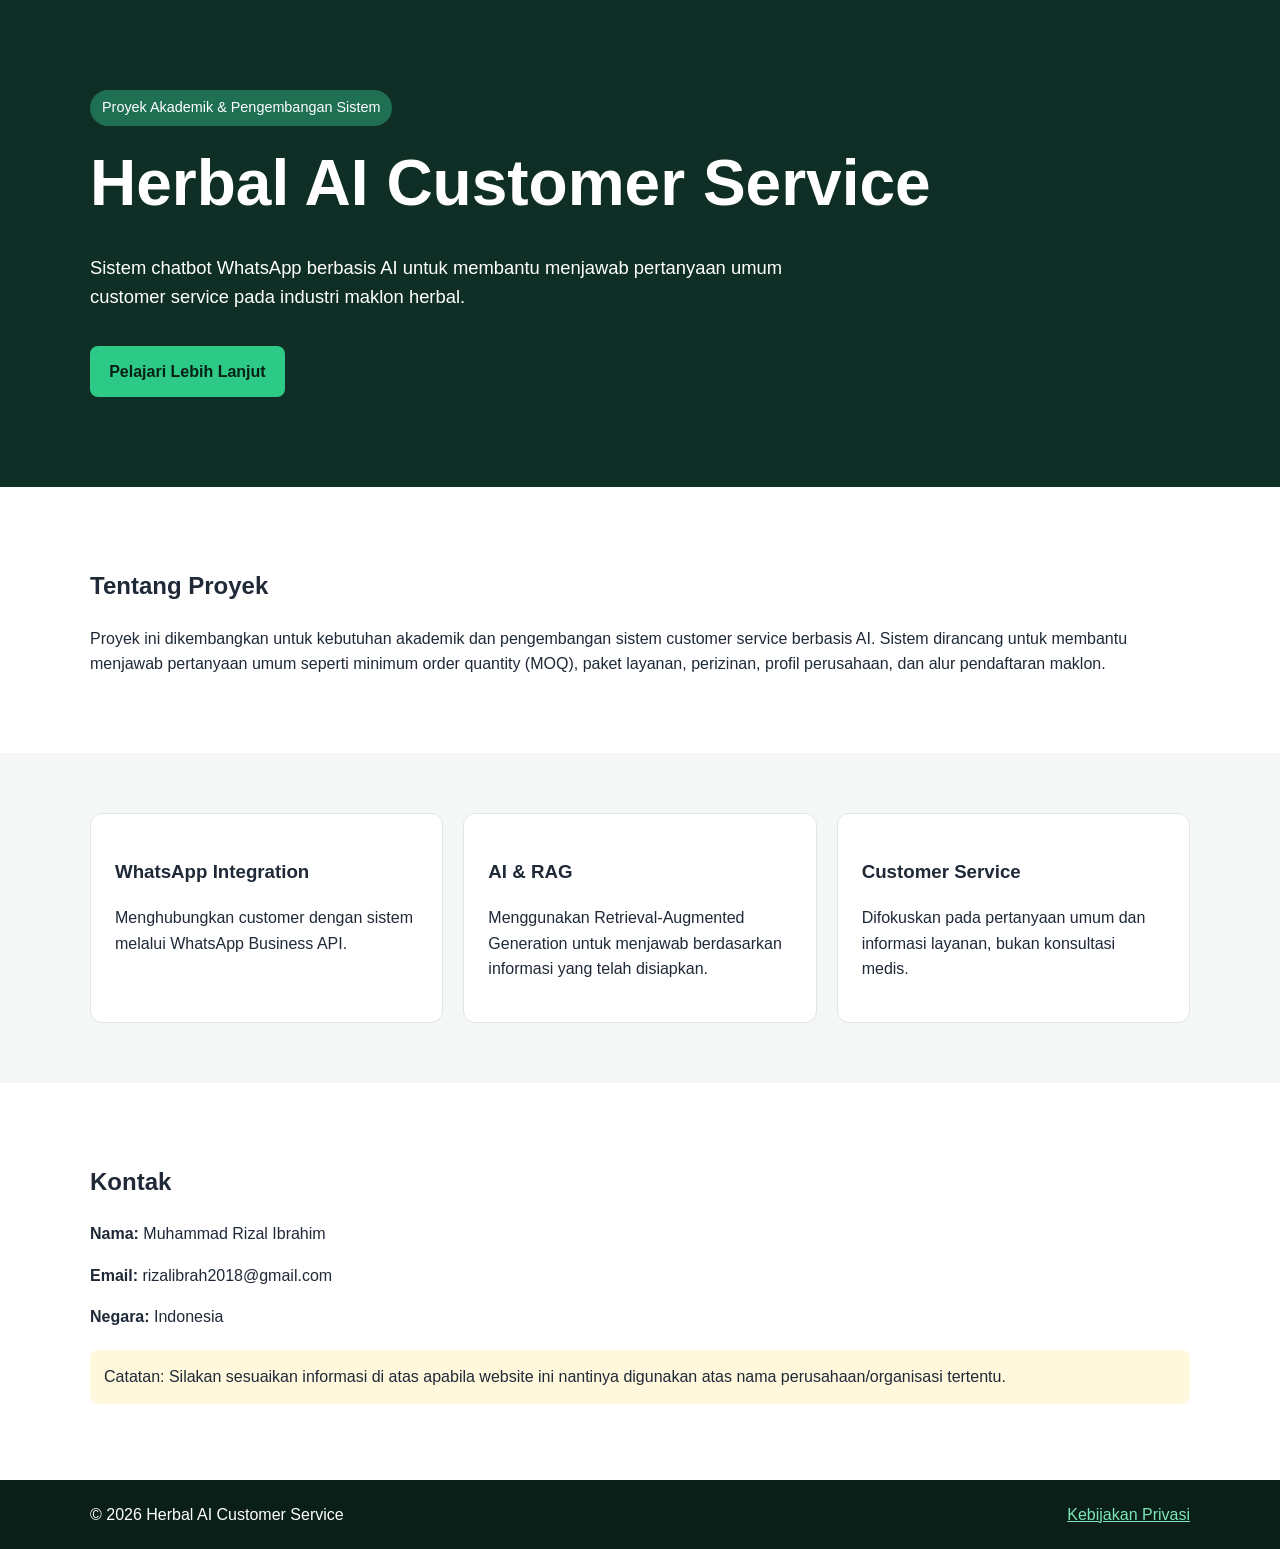
==== index.html @ 87c03ceb "first commit" ====
<!DOCTYPE html>
<html lang="id">
<head>
  <meta charset="UTF-8">
  <meta name="viewport" content="width=device-width, initial-scale=1.0">
  <title>Herbal AI Customer Service</title>
  <meta name="description" content="Landing page proyek chatbot customer service berbasis AI untuk industri maklon herbal.">
  <link rel="stylesheet" href="styles.css">
</head>
<body>
  <header class="hero">
    <div class="container">
      <span class="badge">Proyek Akademik & Pengembangan Sistem</span>
      <h1>Herbal AI Customer Service</h1>
      <p>
        Sistem chatbot WhatsApp berbasis AI untuk membantu menjawab pertanyaan umum
        customer service pada industri maklon herbal.
      </p>
      <a class="btn" href="#tentang">Pelajari Lebih Lanjut</a>
    </div>
  </header>

  <main>
    <section id="tentang" class="section">
      <div class="container">
        <h2>Tentang Proyek</h2>
        <p>
          Proyek ini dikembangkan untuk kebutuhan akademik dan pengembangan sistem
          customer service berbasis AI. Sistem dirancang untuk membantu menjawab
          pertanyaan umum seperti minimum order quantity (MOQ), paket layanan,
          perizinan, profil perusahaan, dan alur pendaftaran maklon.
        </p>
      </div>
    </section>

    <section class="section alt">
      <div class="container grid">
        <div class="card">
          <h3>WhatsApp Integration</h3>
          <p>Menghubungkan customer dengan sistem melalui WhatsApp Business API.</p>
        </div>
        <div class="card">
          <h3>AI & RAG</h3>
          <p>Menggunakan Retrieval-Augmented Generation untuk menjawab berdasarkan informasi yang telah disiapkan.</p>
        </div>
        <div class="card">
          <h3>Customer Service</h3>
          <p>Difokuskan pada pertanyaan umum dan informasi layanan, bukan konsultasi medis.</p>
        </div>
      </div>
    </section>

    <section class="section">
      <div class="container">
        <h2>Kontak</h2>
        <p><strong>Nama:</strong> Muhammad Rizal Ibrahim</p>
        <p><strong>Email:</strong> rizalibrah2018@gmail.com</p>
        <p><strong>Negara:</strong> Indonesia</p>
        <p class="note">
          Catatan: Silakan sesuaikan informasi di atas apabila website ini nantinya
          digunakan atas nama perusahaan/organisasi tertentu.
        </p>
      </div>
    </section>
  </main>

  <footer>
    <div class="container footer-content">
      <span>© 2026 Herbal AI Customer Service</span>
      <a href="privacy.html">Kebijakan Privasi</a>
    </div>
  </footer>
</body>
</html>
---- styles.css ----
*{box-sizing:border-box}body{margin:0;font-family:Arial,Helvetica,sans-serif;line-height:1.6;color:#1f2937;background:#fff}
.container{width:min(1100px,90%);margin:auto}.hero{padding:90px 0;background:#0f2f26;color:#fff}.subhero{padding:50px 0;background:#0f2f26;color:#fff}
.hero h1,.subhero h1{font-size:clamp(2rem,5vw,4rem);margin:.4rem 0}.hero p{max-width:700px;font-size:1.15rem}.badge{display:inline-block;padding:.4rem .75rem;background:#1f6f52;border-radius:999px;font-size:.9rem}
.btn{display:inline-block;margin-top:1rem;padding:.8rem 1.2rem;background:#2cc987;color:#082016;text-decoration:none;font-weight:700;border-radius:8px}
.section{padding:60px 0}.alt{background:#f4f7f5}.grid{display:grid;grid-template-columns:repeat(auto-fit,minmax(230px,1fr));gap:20px}.card{background:white;padding:24px;border:1px solid #dfe7e2;border-radius:12px}
.note{margin-top:20px;padding:14px;background:#fff8dc;border-radius:8px}.policy{max-width:800px}.policy h2{margin-top:2rem}footer{background:#0b1f19;color:#fff;padding:22px 0}.footer-content{display:flex;justify-content:space-between;gap:16px;flex-wrap:wrap}footer a{color:#7ce6b7}
a{color:#146c50}
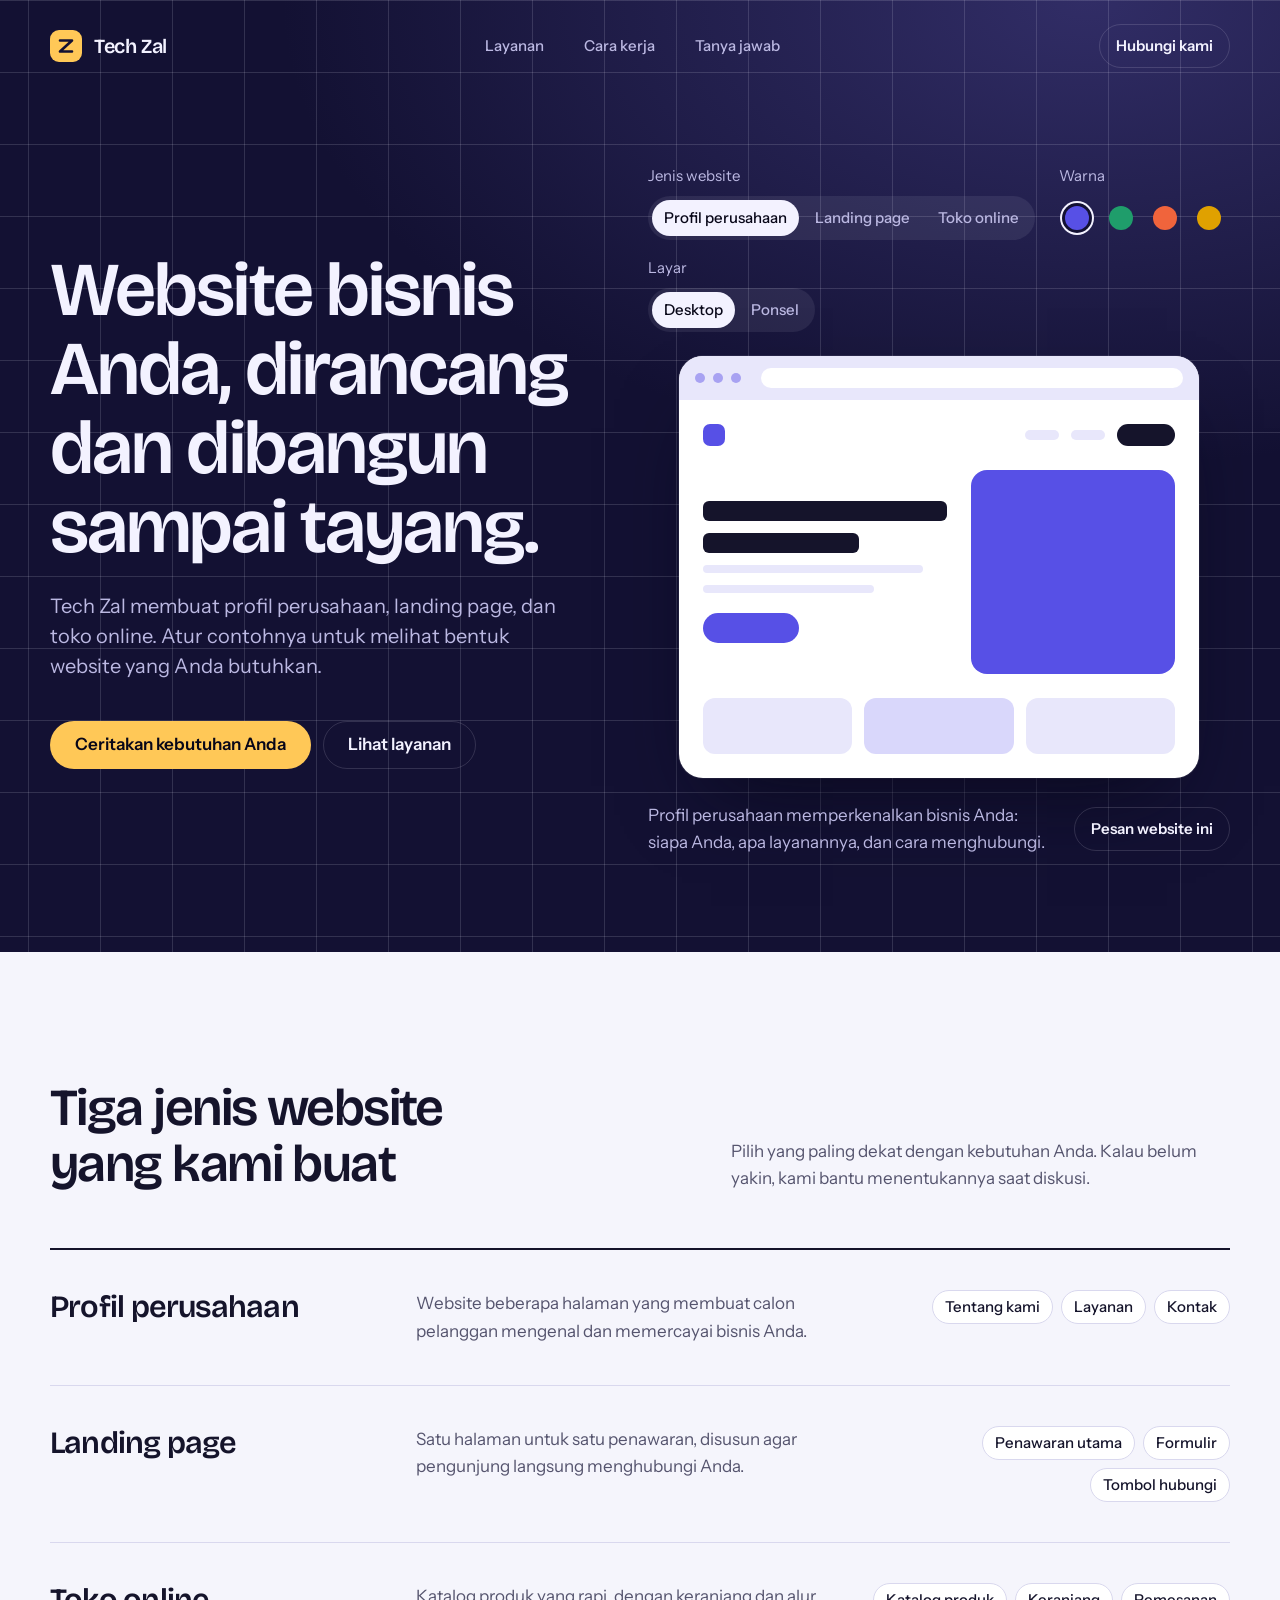
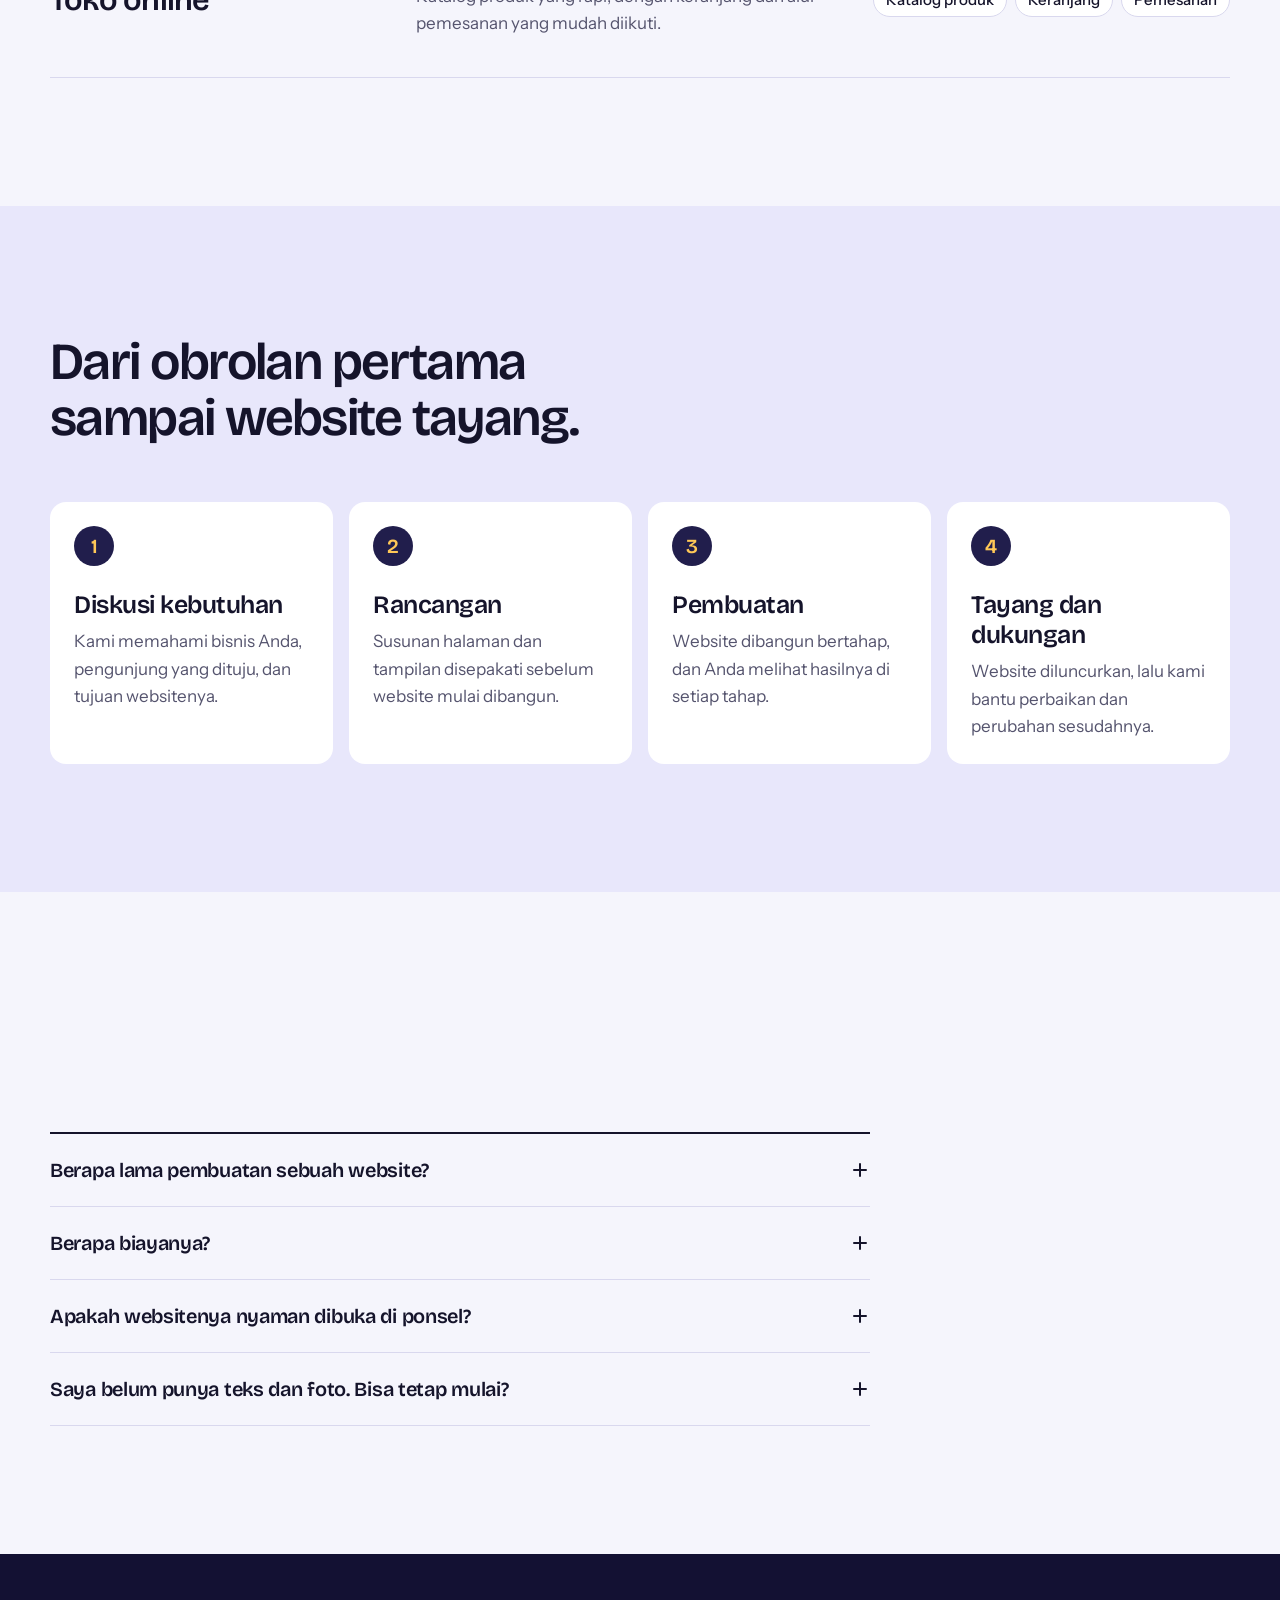
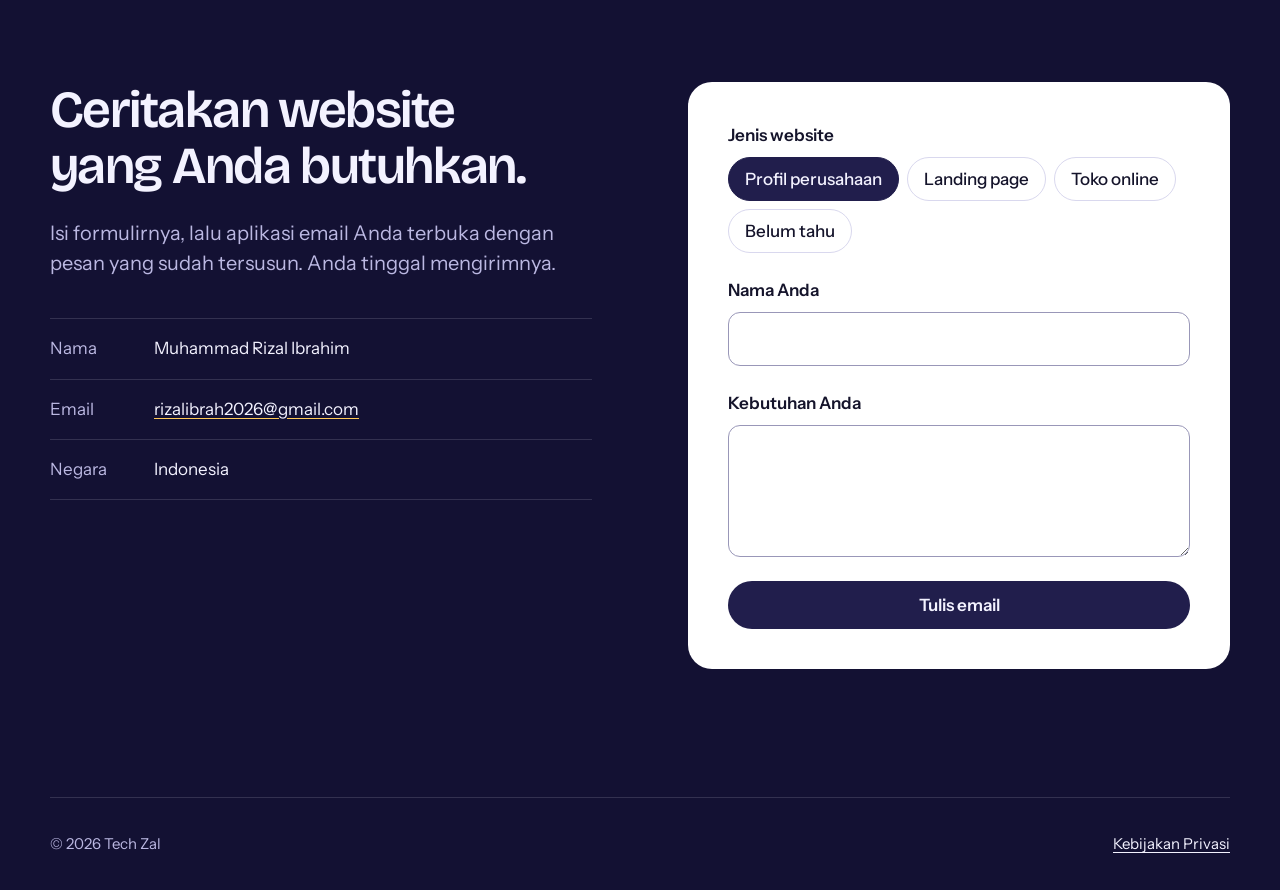
==== commit 498299b3: "Ubah landing page menjadi situs Tech Zal untuk jasa pembuatan website Halaman utama kini memperkenal" ====
--- a/index.html
+++ b/index.html
@@ -3,70 +3,320 @@
 <head>
   <meta charset="UTF-8">
   <meta name="viewport" content="width=device-width, initial-scale=1.0">
-  <title>Herbal AI Customer Service</title>
-  <meta name="description" content="Landing page proyek chatbot customer service berbasis AI untuk industri maklon herbal.">
+  <title>Tech Zal — Jasa pembuatan website</title>
+  <meta name="description" content="Tech Zal membuat website untuk bisnis: profil perusahaan, landing page, dan toko online, dari rancangan sampai tayang.">
+  <meta name="theme-color" content="#131133">
+  <link rel="preconnect" href="https://fonts.googleapis.com">
+  <link rel="preconnect" href="https://fonts.gstatic.com" crossorigin>
+  <link href="https://fonts.googleapis.com/css2?family=Bricolage+Grotesque:opsz,wght@12..96,500..700&family=Instrument+Sans:wght@400;500;600&display=swap" rel="stylesheet">
   <link rel="stylesheet" href="styles.css">
+  <script src="script.js" defer></script>
 </head>
 <body>
-  <header class="hero">
+  <a class="skip-link" href="#konten">Langsung ke konten</a>
+
+  <header class="masthead">
     <div class="container">
-      <span class="badge">Proyek Akademik & Pengembangan Sistem</span>
-      <h1>Herbal AI Customer Service</h1>
-      <p>
-        Sistem chatbot WhatsApp berbasis AI untuk membantu menjawab pertanyaan umum
-        customer service pada industri maklon herbal.
-      </p>
-      <a class="btn" href="#tentang">Pelajari Lebih Lanjut</a>
+      <nav class="nav" aria-label="Navigasi utama">
+        <a class="brand" href="index.html" aria-label="Tech Zal, beranda">
+          <svg width="32" height="32" viewBox="0 0 32 32" aria-hidden="true">
+            <rect width="32" height="32" rx="9" fill="#ffc857"/>
+            <path d="M10 10.500h12L10 21.500h12" fill="none" stroke="#131133" stroke-width="2.6" stroke-linecap="round" stroke-linejoin="round"/>
+          </svg>
+          <span>Tech Zal</span>
+        </a>
+        <div class="nav-links">
+          <a href="#layanan">Layanan</a>
+          <a href="#cara-kerja">Cara kerja</a>
+          <a href="#tanya-jawab">Tanya jawab</a>
+        </div>
+        <a class="button button-ghost button-compact" href="#kontak">Hubungi kami</a>
+      </nav>
+
+      <div class="hero">
+        <div class="hero-copy">
+          <h1 class="display">Website bisnis Anda, dirancang dan dibangun sampai tayang.</h1>
+          <p class="lede">
+            Tech Zal membuat profil perusahaan, landing page, dan toko online.
+            Atur contohnya untuk melihat bentuk website yang Anda butuhkan.
+          </p>
+          <div class="hero-actions">
+            <a class="button button-gold" href="#kontak">Ceritakan kebutuhan Anda</a>
+            <a class="button button-ghost" href="#layanan">Lihat layanan</a>
+          </div>
+        </div>
+
+        <div class="demo" data-demo>
+          <div class="controls">
+            <fieldset class="control">
+              <legend>Jenis website</legend>
+              <div class="segmented">
+                <label><input type="radio" name="demo-jenis" id="jenis-profil" value="Profil perusahaan" checked><span>Profil perusahaan</span></label>
+                <label><input type="radio" name="demo-jenis" id="jenis-landing" value="Landing page"><span>Landing page</span></label>
+                <label><input type="radio" name="demo-jenis" id="jenis-toko" value="Toko online"><span>Toko online</span></label>
+              </div>
+            </fieldset>
+            <fieldset class="control">
+              <legend>Warna</legend>
+              <div class="swatches">
+                <label><input type="radio" name="demo-warna" id="warna-indigo" aria-label="Indigo" checked><span style="--swatch:#5750e6"></span></label>
+                <label><input type="radio" name="demo-warna" id="warna-hijau" aria-label="Hijau"><span style="--swatch:#1f9d6b"></span></label>
+                <label><input type="radio" name="demo-warna" id="warna-koral" aria-label="Koral"><span style="--swatch:#f0643c"></span></label>
+                <label><input type="radio" name="demo-warna" id="warna-emas" aria-label="Emas"><span style="--swatch:#e0a100"></span></label>
+              </div>
+            </fieldset>
+            <fieldset class="control">
+              <legend>Layar</legend>
+              <div class="segmented">
+                <label><input type="radio" name="demo-layar" id="layar-desktop" checked><span>Desktop</span></label>
+                <label><input type="radio" name="demo-layar" id="layar-ponsel"><span>Ponsel</span></label>
+              </div>
+            </fieldset>
+          </div>
+
+          <div class="stage">
+            <div class="window" role="img" aria-label="Pratinjau tata letak contoh website">
+              <div class="window-bar">
+                <span class="window-dot"></span>
+                <span class="window-dot"></span>
+                <span class="window-dot"></span>
+                <span class="window-address"></span>
+              </div>
+              <div class="window-body">
+                <div class="mock mock-profil">
+                  <div class="mock-row">
+                    <span class="piece piece-logo" style="--i:0"></span>
+                    <span class="piece piece-link piece-push" style="--i:1"></span>
+                    <span class="piece piece-link" style="--i:1"></span>
+                    <span class="piece piece-chip" style="--i:2"></span>
+                  </div>
+                  <div class="mock-main">
+                    <div class="mock-stack">
+                      <span class="piece piece-head" style="--i:3"></span>
+                      <span class="piece piece-head piece-head-short" style="--i:4"></span>
+                      <span class="piece piece-text" style="--i:5"></span>
+                      <span class="piece piece-text piece-text-short" style="--i:5"></span>
+                      <span class="piece piece-cta" style="--i:7"></span>
+                    </div>
+                    <span class="piece piece-art" style="--i:6"></span>
+                  </div>
+                  <div class="mock-tiles">
+                    <span class="piece piece-tile" style="--i:8"></span>
+                    <span class="piece piece-tile piece-soft" style="--i:9"></span>
+                    <span class="piece piece-tile" style="--i:10"></span>
+                  </div>
+                </div>
+
+                <div class="mock mock-landing">
+                  <div class="mock-row">
+                    <span class="piece piece-logo" style="--i:0"></span>
+                    <span class="piece piece-chip piece-push" style="--i:1"></span>
+                  </div>
+                  <div class="mock-center">
+                    <span class="piece piece-head" style="--i:2; width:82%"></span>
+                    <span class="piece piece-head" style="--i:3; width:54%"></span>
+                    <span class="piece piece-text" style="--i:4; width:62%"></span>
+                    <span class="piece piece-cta" style="--i:5; width:128px; height:36px"></span>
+                  </div>
+                  <span class="piece piece-band" style="--i:6"></span>
+                  <div class="mock-tiles">
+                    <span class="piece piece-tile" style="--i:7"></span>
+                    <span class="piece piece-tile" style="--i:8"></span>
+                    <span class="piece piece-tile" style="--i:9"></span>
+                  </div>
+                </div>
+
+                <div class="mock mock-toko">
+                  <div class="mock-row">
+                    <span class="piece piece-logo" style="--i:0"></span>
+                    <span class="piece piece-link piece-push" style="--i:1"></span>
+                    <span class="piece piece-link" style="--i:1"></span>
+                    <span class="piece piece-chip" style="--i:2"></span>
+                  </div>
+                  <div class="mock-tiles">
+                    <span class="mock-product"><span class="piece piece-photo" style="--i:3"></span><span class="piece piece-text" style="--i:4"></span><span class="piece piece-price" style="--i:4"></span></span>
+                    <span class="mock-product"><span class="piece piece-photo" style="--i:4"></span><span class="piece piece-text" style="--i:5"></span><span class="piece piece-price" style="--i:5"></span></span>
+                    <span class="mock-product"><span class="piece piece-photo" style="--i:5"></span><span class="piece piece-text" style="--i:6"></span><span class="piece piece-price" style="--i:6"></span></span>
+                    <span class="mock-product"><span class="piece piece-photo" style="--i:6"></span><span class="piece piece-text" style="--i:7"></span><span class="piece piece-price" style="--i:7"></span></span>
+                    <span class="mock-product"><span class="piece piece-photo" style="--i:7"></span><span class="piece piece-text" style="--i:8"></span><span class="piece piece-price" style="--i:8"></span></span>
+                    <span class="mock-product"><span class="piece piece-photo" style="--i:8"></span><span class="piece piece-text" style="--i:9"></span><span class="piece piece-price" style="--i:9"></span></span>
+                  </div>
+                </div>
+              </div>
+            </div>
+          </div>
+
+          <div class="demo-foot">
+            <p class="demo-note demo-note-profil">Profil perusahaan memperkenalkan bisnis Anda: siapa Anda, apa layanannya, dan cara menghubungi.</p>
+            <p class="demo-note demo-note-landing">Landing page adalah satu halaman dengan satu tujuan: pengunjung menghubungi Anda atau mengisi formulir.</p>
+            <p class="demo-note demo-note-toko">Toko online menampilkan katalog produk, lengkap dengan keranjang dan alur pemesanan.</p>
+            <a class="button button-ghost button-compact" href="#kontak" data-carry>Pesan website ini</a>
+          </div>
+        </div>
+      </div>
     </div>
   </header>
 
-  <main>
-    <section id="tentang" class="section">
+  <main id="konten">
+    <section id="layanan" class="band" aria-labelledby="judul-layanan">
       <div class="container">
-        <h2>Tentang Proyek</h2>
-        <p>
-          Proyek ini dikembangkan untuk kebutuhan akademik dan pengembangan sistem
-          customer service berbasis AI. Sistem dirancang untuk membantu menjawab
-          pertanyaan umum seperti minimum order quantity (MOQ), paket layanan,
-          perizinan, profil perusahaan, dan alur pendaftaran maklon.
-        </p>
+        <div class="band-head">
+          <h2 id="judul-layanan" class="title">Tiga jenis website yang kami buat</h2>
+          <p class="prose">
+            Pilih yang paling dekat dengan kebutuhan Anda. Kalau belum yakin,
+            kami bantu menentukannya saat diskusi.
+          </p>
+        </div>
+        <ul class="services">
+          <li class="service">
+            <h3>Profil perusahaan</h3>
+            <p>Website beberapa halaman yang membuat calon pelanggan mengenal dan memercayai bisnis Anda.</p>
+            <ul class="tags" aria-label="Isi profil perusahaan">
+              <li>Tentang kami</li>
+              <li>Layanan</li>
+              <li>Kontak</li>
+            </ul>
+          </li>
+          <li class="service">
+            <h3>Landing page</h3>
+            <p>Satu halaman untuk satu penawaran, disusun agar pengunjung langsung menghubungi Anda.</p>
+            <ul class="tags" aria-label="Isi landing page">
+              <li>Penawaran utama</li>
+              <li>Formulir</li>
+              <li>Tombol hubungi</li>
+            </ul>
+          </li>
+          <li class="service">
+            <h3>Toko online</h3>
+            <p>Katalog produk yang rapi, dengan keranjang dan alur pemesanan yang mudah diikuti.</p>
+            <ul class="tags" aria-label="Isi toko online">
+              <li>Katalog produk</li>
+              <li>Keranjang</li>
+              <li>Pemesanan</li>
+            </ul>
+          </li>
+        </ul>
       </div>
     </section>
 
-    <section class="section alt">
-      <div class="container grid">
-        <div class="card">
-          <h3>WhatsApp Integration</h3>
-          <p>Menghubungkan customer dengan sistem melalui WhatsApp Business API.</p>
-        </div>
-        <div class="card">
-          <h3>AI & RAG</h3>
-          <p>Menggunakan Retrieval-Augmented Generation untuk menjawab berdasarkan informasi yang telah disiapkan.</p>
-        </div>
-        <div class="card">
-          <h3>Customer Service</h3>
-          <p>Difokuskan pada pertanyaan umum dan informasi layanan, bukan konsultasi medis.</p>
-        </div>
+    <section id="cara-kerja" class="band band-tint" aria-labelledby="judul-cara-kerja">
+      <div class="container">
+        <div class="band-head">
+          <h2 id="judul-cara-kerja" class="title">Dari obrolan pertama sampai website tayang.</h2>
+        </div>
+        <ol class="steps">
+          <li class="step">
+            <h3>Diskusi kebutuhan</h3>
+            <p>Kami memahami bisnis Anda, pengunjung yang dituju, dan tujuan websitenya.</p>
+          </li>
+          <li class="step">
+            <h3>Rancangan</h3>
+            <p>Susunan halaman dan tampilan disepakati sebelum website mulai dibangun.</p>
+          </li>
+          <li class="step">
+            <h3>Pembuatan</h3>
+            <p>Website dibangun bertahap, dan Anda melihat hasilnya di setiap tahap.</p>
+          </li>
+          <li class="step">
+            <h3>Tayang dan dukungan</h3>
+            <p>Website diluncurkan, lalu kami bantu perbaikan dan perubahan sesudahnya.</p>
+          </li>
+        </ol>
       </div>
     </section>
 
-    <section class="section">
+    <section id="tanya-jawab" class="band" aria-labelledby="judul-tanya-jawab">
       <div class="container">
-        <h2>Kontak</h2>
-        <p><strong>Nama:</strong> Muhammad Rizal Ibrahim</p>
-        <p><strong>Email:</strong> rizalibrah2018@gmail.com</p>
-        <p><strong>Negara:</strong> Indonesia</p>
-        <p class="note">
-          Catatan: Silakan sesuaikan informasi di atas apabila website ini nantinya
-          digunakan atas nama perusahaan/organisasi tertentu.
-        </p>
+        <div class="band-head">
+          <h2 id="judul-tanya-jawab" class="title">Yang sering ditanyakan</h2>
+        </div>
+        <div class="faq">
+          <details>
+            <summary>
+              Berapa lama pembuatan sebuah website?
+              <svg width="20" height="20" viewBox="0 0 20 20" fill="none" stroke="currentColor" stroke-width="2" stroke-linecap="round" aria-hidden="true"><path d="M10 4v12M4 10h12"/></svg>
+            </summary>
+            <p>Tergantung jenis dan jumlah halamannya. Setelah diskusi kebutuhan, kami beri perkiraan waktu sebelum pekerjaan dimulai.</p>
+          </details>
+          <details>
+            <summary>
+              Berapa biayanya?
+              <svg width="20" height="20" viewBox="0 0 20 20" fill="none" stroke="currentColor" stroke-width="2" stroke-linecap="round" aria-hidden="true"><path d="M10 4v12M4 10h12"/></svg>
+            </summary>
+            <p>Biaya mengikuti lingkup pekerjaan. Ceritakan kebutuhan Anda lewat formulir di bawah, lalu kami kirim penawarannya.</p>
+          </details>
+          <details>
+            <summary>
+              Apakah websitenya nyaman dibuka di ponsel?
+              <svg width="20" height="20" viewBox="0 0 20 20" fill="none" stroke="currentColor" stroke-width="2" stroke-linecap="round" aria-hidden="true"><path d="M10 4v12M4 10h12"/></svg>
+            </summary>
+            <p>Ya. Setiap website kami rancang untuk layar ponsel lebih dulu, lalu disesuaikan untuk layar besar.</p>
+          </details>
+          <details>
+            <summary>
+              Saya belum punya teks dan foto. Bisa tetap mulai?
+              <svg width="20" height="20" viewBox="0 0 20 20" fill="none" stroke="currentColor" stroke-width="2" stroke-linecap="round" aria-hidden="true"><path d="M10 4v12M4 10h12"/></svg>
+            </summary>
+            <p>Bisa. Kita mulai dari susunan halaman, dan isinya menyusul selama pembuatan.</p>
+          </details>
+        </div>
+      </div>
+    </section>
+
+    <section id="kontak" class="band band-dark" aria-labelledby="judul-kontak">
+      <div class="container contact">
+        <div>
+          <h2 id="judul-kontak" class="title">Ceritakan website yang Anda butuhkan.</h2>
+          <p class="lede">
+            Isi formulirnya, lalu aplikasi email Anda terbuka dengan pesan yang
+            sudah tersusun. Anda tinggal mengirimnya.
+          </p>
+          <dl class="contact-list">
+            <div class="contact-row">
+              <dt>Nama</dt>
+              <dd>Muhammad Rizal Ibrahim</dd>
+            </div>
+            <div class="contact-row">
+              <dt>Email</dt>
+              <dd><a href="mailto:rizalibrah2026@gmail.com">rizalibrah2026@gmail.com</a></dd>
+            </div>
+            <div class="contact-row">
+              <dt>Negara</dt>
+              <dd>Indonesia</dd>
+            </div>
+          </dl>
+        </div>
+
+        <form class="brief" data-brief data-to="rizalibrah2026@gmail.com" action="mailto:rizalibrah2026@gmail.com" method="post" enctype="text/plain" novalidate>
+          <fieldset>
+            <legend>Jenis website</legend>
+            <div class="chips">
+              <label><input type="radio" name="jenis" value="Profil perusahaan" checked><span>Profil perusahaan</span></label>
+              <label><input type="radio" name="jenis" value="Landing page"><span>Landing page</span></label>
+              <label><input type="radio" name="jenis" value="Toko online"><span>Toko online</span></label>
+              <label><input type="radio" name="jenis" value="Belum tahu"><span>Belum tahu</span></label>
+            </div>
+          </fieldset>
+          <div class="field">
+            <label for="brief-nama">Nama Anda</label>
+            <input id="brief-nama" name="nama" type="text" autocomplete="name" required aria-describedby="brief-nama-error" data-empty="Isi nama Anda.">
+            <p class="field-error" id="brief-nama-error"></p>
+          </div>
+          <div class="field">
+            <label for="brief-pesan">Kebutuhan Anda</label>
+            <textarea id="brief-pesan" name="pesan" required aria-describedby="brief-pesan-error" data-empty="Tulis sedikit tentang website yang Anda butuhkan."></textarea>
+            <p class="field-error" id="brief-pesan-error"></p>
+          </div>
+          <button class="button button-indigo" type="submit">Tulis email</button>
+          <p class="brief-status" role="status" data-status></p>
+        </form>
       </div>
     </section>
   </main>
 
-  <footer>
-    <div class="container footer-content">
-      <span>© 2026 Herbal AI Customer Service</span>
+  <footer class="footer">
+    <div class="container footer-inner">
+      <span>© 2026 Tech Zal</span>
       <a href="privacy.html">Kebijakan Privasi</a>
     </div>
   </footer>
--- a/styles.css
+++ b/styles.css
@@ -1,7 +1,1435 @@
-*{box-sizing:border-box}body{margin:0;font-family:Arial,Helvetica,sans-serif;line-height:1.6;color:#1f2937;background:#fff}
-.container{width:min(1100px,90%);margin:auto}.hero{padding:90px 0;background:#0f2f26;color:#fff}.subhero{padding:50px 0;background:#0f2f26;color:#fff}
-.hero h1,.subhero h1{font-size:clamp(2rem,5vw,4rem);margin:.4rem 0}.hero p{max-width:700px;font-size:1.15rem}.badge{display:inline-block;padding:.4rem .75rem;background:#1f6f52;border-radius:999px;font-size:.9rem}
-.btn{display:inline-block;margin-top:1rem;padding:.8rem 1.2rem;background:#2cc987;color:#082016;text-decoration:none;font-weight:700;border-radius:8px}
-.section{padding:60px 0}.alt{background:#f4f7f5}.grid{display:grid;grid-template-columns:repeat(auto-fit,minmax(230px,1fr));gap:20px}.card{background:white;padding:24px;border:1px solid #dfe7e2;border-radius:12px}
-.note{margin-top:20px;padding:14px;background:#fff8dc;border-radius:8px}.policy{max-width:800px}.policy h2{margin-top:2rem}footer{background:#0b1f19;color:#fff;padding:22px 0}.footer-content{display:flex;justify-content:space-between;gap:16px;flex-wrap:wrap}footer a{color:#7ce6b7}
-a{color:#146c50}+/* Tech Zal
+   Token: skala indigo dari generator ui-design-system (#2A2480, modern),
+   spasi kelipatan 8, skala huruf 1.25. */
+
+:root {
+  /* warna */
+  --indigo-200: #a8a2f2;
+  --indigo-400: #8e87f2;
+  --indigo-500: #444080;
+  --indigo-600: #312d66;
+  --indigo-700: #211e4c;
+  --indigo-800: #131133;
+  --indigo-900: #080719;
+  --iris: #5750e6;
+  --gold: #ffc857;
+  --gold-soft: #ffe2a3;
+  --mist: #f5f5fc;
+  --lavender: #e8e7fb;
+  --white: #ffffff;
+  --ink: #15142b;
+  --ink-muted: #55546e;
+  --on-dark: #f3f2ff;
+  --on-dark-muted: #bbb8e2;
+  --rule: #d9d8ee;
+  --rule-dark: rgba(243, 242, 255, 0.14);
+
+  /* huruf */
+  --font-display: "Bricolage Grotesque", "Segoe UI", system-ui, sans-serif;
+  --font-body: "Instrument Sans", "Segoe UI", system-ui, sans-serif;
+  --text-sm: 0.9375rem;
+  --text-base: 1.0625rem;
+  --text-lg: 1.25rem;
+  --text-xl: 1.5625rem;
+  --text-2xl: 1.9375rem;
+  --text-3xl: 2.4375rem;
+
+  /* spasi */
+  --space-1: 4px;
+  --space-2: 8px;
+  --space-3: 12px;
+  --space-4: 16px;
+  --space-6: 24px;
+  --space-8: 40px;
+  --space-10: 56px;
+  --space-12: 72px;
+  --space-14: 96px;
+  --space-16: 128px;
+
+  --radius-sm: 4px;
+  --radius-md: 12px;
+  --radius-lg: 16px;
+  --radius-xl: 24px;
+  --duration: 200ms;
+  --shadow-window: 0 40px 80px -32px rgba(8, 7, 25, 0.8), 0 0 0 1px rgba(243, 242, 255, 0.08);
+}
+
+*,
+*::before,
+*::after {
+  box-sizing: border-box;
+}
+
+html {
+  scroll-behavior: smooth;
+  -webkit-text-size-adjust: 100%;
+}
+
+body {
+  margin: 0;
+  background: var(--mist);
+  color: var(--ink);
+  font-family: var(--font-body);
+  font-size: var(--text-base);
+  line-height: 1.6;
+  -webkit-font-smoothing: antialiased;
+}
+
+h1,
+h2,
+h3,
+p,
+ol,
+ul,
+dl,
+dd,
+figure {
+  margin: 0;
+}
+
+ol,
+ul {
+  padding: 0;
+  list-style: none;
+}
+
+a {
+  color: inherit;
+}
+
+:focus-visible {
+  outline: 2px solid var(--gold);
+  outline-offset: 3px;
+  border-radius: var(--radius-sm);
+}
+
+.band :focus-visible {
+  outline-color: var(--iris);
+}
+
+.band-dark :focus-visible {
+  outline-color: var(--gold);
+}
+
+[id] {
+  scroll-margin-top: var(--space-6);
+}
+
+.container {
+  width: min(1180px, 100% - 48px);
+  margin-inline: auto;
+}
+
+.skip-link {
+  position: absolute;
+  left: var(--space-4);
+  top: -100px;
+  z-index: 50;
+  padding: var(--space-3) var(--space-4);
+  background: var(--white);
+  color: var(--ink);
+  border-radius: var(--radius-sm);
+}
+
+.skip-link:focus {
+  top: var(--space-4);
+}
+
+.visually-hidden {
+  position: absolute;
+  width: 1px;
+  height: 1px;
+  overflow: hidden;
+  clip-path: inset(50%);
+  white-space: nowrap;
+}
+
+/* ---------- Judul ---------- */
+
+.display {
+  font-family: var(--font-display);
+  font-weight: 600;
+  font-size: clamp(2.5rem, 1.1rem + 5.6vw, 4.75rem);
+  line-height: 1.04;
+  letter-spacing: -0.025em;
+  text-wrap: balance;
+}
+
+.title {
+  font-family: var(--font-display);
+  font-weight: 600;
+  font-size: clamp(1.9375rem, 1.3rem + 2.6vw, 3.25rem);
+  line-height: 1.08;
+  letter-spacing: -0.03em;
+  text-wrap: balance;
+}
+
+.lede {
+  font-size: var(--text-lg);
+  line-height: 1.5;
+  max-width: 32em;
+}
+
+.prose {
+  max-width: 60ch;
+  color: var(--ink-muted);
+}
+
+/* ---------- Tombol ---------- */
+
+.button {
+  display: inline-flex;
+  align-items: center;
+  justify-content: center;
+  min-height: 48px;
+  padding: 0 var(--space-6);
+  border: 1px solid transparent;
+  border-radius: 999px;
+  font-family: var(--font-body);
+  font-size: var(--text-base);
+  font-weight: 600;
+  text-decoration: none;
+  cursor: pointer;
+  transition: background-color var(--duration) ease-out, color var(--duration) ease-out,
+    border-color var(--duration) ease-out;
+}
+
+.button-gold {
+  background: var(--gold);
+  color: var(--indigo-900);
+}
+
+.button-gold:hover {
+  background: var(--gold-soft);
+}
+
+.button-ghost {
+  border-color: var(--rule-dark);
+  color: var(--on-dark);
+}
+
+.button-ghost:hover {
+  border-color: var(--on-dark);
+}
+
+.button-compact {
+  min-height: 44px;
+  padding: 0 var(--space-4);
+  font-size: var(--text-sm);
+}
+
+/* ---------- Kepala halaman ---------- */
+
+.masthead {
+  background-color: var(--indigo-800);
+  background-image:
+    linear-gradient(var(--rule-dark) 1px, transparent 1px),
+    linear-gradient(90deg, var(--rule-dark) 1px, transparent 1px),
+    radial-gradient(90% 70% at 85% 0%, var(--indigo-600), transparent 70%);
+  background-size: 72px 72px, 72px 72px, 100% 100%;
+  background-position: center top;
+  color: var(--on-dark);
+  overflow: hidden;
+}
+
+.nav {
+  display: flex;
+  align-items: center;
+  justify-content: space-between;
+  gap: var(--space-6);
+  padding-block: var(--space-6);
+}
+
+.brand {
+  display: inline-flex;
+  align-items: center;
+  gap: var(--space-3);
+  min-height: 44px;
+  font-family: var(--font-display);
+  font-size: var(--text-lg);
+  font-weight: 600;
+  letter-spacing: -0.02em;
+  text-decoration: none;
+  white-space: nowrap;
+}
+
+.brand svg {
+  flex: none;
+}
+
+.nav-links {
+  display: none;
+  gap: var(--space-8);
+  font-size: var(--text-sm);
+  font-weight: 500;
+}
+
+.nav-links a {
+  display: inline-flex;
+  align-items: center;
+  min-height: 44px;
+  color: var(--on-dark-muted);
+  text-decoration: none;
+  transition: color var(--duration) ease-out;
+}
+
+.nav-links a:hover {
+  color: var(--on-dark);
+}
+
+@media (min-width: 860px) {
+  .nav-links {
+    display: flex;
+  }
+}
+
+/* ---------- Hero ---------- */
+
+.hero {
+  display: grid;
+  gap: var(--space-10);
+  padding-block: var(--space-10) var(--space-12);
+}
+
+.hero-copy .lede {
+  margin-top: var(--space-6);
+  color: var(--on-dark-muted);
+}
+
+.hero-actions {
+  display: flex;
+  flex-wrap: wrap;
+  gap: var(--space-3);
+  margin-top: var(--space-8);
+}
+
+@media (min-width: 960px) {
+  .hero {
+    grid-template-columns: minmax(0, 0.95fr) minmax(0, 1.05fr);
+    align-items: center;
+    gap: var(--space-12);
+    padding-block: var(--space-12) var(--space-14);
+  }
+}
+
+/* Contoh website yang bisa diatur */
+
+.demo {
+  --accent: #5750e6;
+  --accent-soft: #d9d7fb;
+  display: grid;
+  gap: var(--space-6);
+  min-width: 0;
+}
+
+.demo:has(#warna-hijau:checked) {
+  --accent: #1f9d6b;
+  --accent-soft: #cdeedd;
+}
+
+.demo:has(#warna-koral:checked) {
+  --accent: #f0643c;
+  --accent-soft: #fbd9cd;
+}
+
+.demo:has(#warna-emas:checked) {
+  --accent: #e0a100;
+  --accent-soft: #fbeabf;
+}
+
+.controls {
+  display: flex;
+  flex-wrap: wrap;
+  gap: var(--space-4) var(--space-6);
+}
+
+.control {
+  min-width: 0;
+  margin: 0;
+  padding: 0;
+  border: 0;
+}
+
+.control legend {
+  margin-bottom: var(--space-2);
+  padding: 0;
+  font-size: var(--text-sm);
+  color: var(--on-dark-muted);
+}
+
+.segmented {
+  display: inline-flex;
+  flex-wrap: wrap;
+  gap: var(--space-1);
+  padding: var(--space-1);
+  border-radius: 22px;
+  background: rgba(243, 242, 255, 0.08);
+}
+
+.segmented label,
+.swatches label {
+  position: relative;
+  cursor: pointer;
+}
+
+.segmented input,
+.swatches input,
+.chips input {
+  position: absolute;
+  inset: 0;
+  width: 100%;
+  height: 100%;
+  margin: 0;
+  opacity: 0;
+  cursor: pointer;
+}
+
+.segmented span {
+  display: inline-flex;
+  align-items: center;
+  min-height: 36px;
+  padding: 0 var(--space-3);
+  border-radius: 999px;
+  font-size: var(--text-sm);
+  font-weight: 500;
+  color: var(--on-dark-muted);
+  transition: background-color var(--duration) ease-out, color var(--duration) ease-out;
+}
+
+.segmented label:hover span {
+  color: var(--on-dark);
+}
+
+.segmented input:checked + span {
+  background: var(--on-dark);
+  color: var(--indigo-900);
+}
+
+.segmented input:focus-visible + span,
+.swatches input:focus-visible + span {
+  outline: 2px solid var(--gold);
+  outline-offset: 3px;
+}
+
+.swatches {
+  display: inline-flex;
+  gap: var(--space-2);
+  padding-block: var(--space-1);
+}
+
+.swatches label {
+  display: grid;
+  place-items: center;
+  width: 36px;
+  height: 36px;
+}
+
+.swatches span {
+  width: 24px;
+  height: 24px;
+  border-radius: 50%;
+  background: var(--swatch);
+  transition: box-shadow var(--duration) ease-out;
+}
+
+.swatches input:checked + span {
+  box-shadow: 0 0 0 3px var(--indigo-800), 0 0 0 5px var(--on-dark);
+}
+
+.stage {
+  display: grid;
+  place-items: center;
+  min-height: 340px;
+}
+
+.window {
+  width: 100%;
+  max-width: 520px;
+  background: var(--white);
+  border-radius: var(--radius-xl);
+  box-shadow: var(--shadow-window);
+  overflow: hidden;
+  transition: max-width 320ms ease-out;
+}
+
+.demo:has(#layar-ponsel:checked) .window {
+  max-width: 248px;
+}
+
+.window-bar {
+  display: flex;
+  align-items: center;
+  gap: var(--space-2);
+  padding: var(--space-3) var(--space-4);
+  background: var(--lavender);
+}
+
+.window-dot {
+  width: 10px;
+  height: 10px;
+  border-radius: 50%;
+  background: var(--indigo-200);
+}
+
+.window-address {
+  flex: 1;
+  height: 20px;
+  margin-left: var(--space-3);
+  border-radius: 999px;
+  background: var(--white);
+}
+
+.window-body {
+  container-type: inline-size;
+  padding: var(--space-6);
+}
+
+.mock {
+  display: none;
+  gap: var(--space-6);
+}
+
+.mock-profil {
+  display: grid;
+}
+
+.demo:has(#jenis-landing:checked) .mock-profil,
+.demo:has(#jenis-toko:checked) .mock-profil {
+  display: none;
+}
+
+.demo:has(#jenis-landing:checked) .mock-landing,
+.demo:has(#jenis-toko:checked) .mock-toko {
+  display: grid;
+}
+
+.mock-row {
+  display: flex;
+  align-items: center;
+  gap: var(--space-3);
+}
+
+.mock-main {
+  display: grid;
+  grid-template-columns: 1.2fr 1fr;
+  gap: var(--space-6);
+  align-items: center;
+}
+
+.mock-stack {
+  display: grid;
+  gap: var(--space-3);
+  justify-items: start;
+}
+
+.mock-center {
+  display: grid;
+  gap: var(--space-3);
+  justify-items: center;
+  padding-block: var(--space-4);
+}
+
+.mock-tiles {
+  display: grid;
+  grid-template-columns: repeat(3, 1fr);
+  gap: var(--space-3);
+}
+
+.mock-product {
+  display: grid;
+  gap: var(--space-2);
+}
+
+@container (max-width: 240px) {
+  .mock-main {
+    grid-template-columns: 1fr;
+  }
+
+  .mock-tiles {
+    grid-template-columns: repeat(2, 1fr);
+  }
+
+  .piece-link {
+    display: none;
+  }
+}
+
+.piece {
+  display: block;
+  height: 10px;
+  border-radius: 999px;
+  background-color: var(--lavender);
+  outline: 1.5px dashed transparent;
+  outline-offset: -1.5px;
+  animation: build 600ms ease-out backwards;
+  animation-delay: calc(120ms + var(--i, 0) * 110ms);
+  transition: background-color var(--duration) ease-out;
+}
+
+.piece-logo {
+  width: 22px;
+  height: 22px;
+  border-radius: 7px;
+  background-color: var(--accent);
+}
+
+.piece-link {
+  width: 34px;
+}
+
+.piece-push {
+  margin-left: auto;
+}
+
+.piece-chip {
+  width: 58px;
+  height: 22px;
+  background-color: var(--ink);
+}
+
+.piece-head {
+  width: 100%;
+  height: 20px;
+  border-radius: 6px;
+  background-color: var(--ink);
+}
+
+.piece-head-short {
+  width: 64%;
+}
+
+.piece-text {
+  width: 90%;
+  height: 8px;
+}
+
+.piece-text-short {
+  width: 70%;
+}
+
+.piece-cta {
+  width: 96px;
+  height: 30px;
+  margin-top: var(--space-2);
+  background-color: var(--accent);
+}
+
+.piece-art {
+  width: 100%;
+  height: auto;
+  aspect-ratio: 1 / 1;
+  border-radius: var(--radius-lg);
+  background-color: var(--accent);
+}
+
+.piece-tile {
+  height: 56px;
+  border-radius: var(--radius-md);
+}
+
+.piece-soft {
+  background-color: var(--accent-soft);
+}
+
+.piece-band {
+  height: 72px;
+  border-radius: var(--radius-md);
+  background-color: var(--accent-soft);
+}
+
+.piece-photo {
+  height: auto;
+  aspect-ratio: 4 / 3;
+  border-radius: var(--radius-md);
+  background-color: var(--accent-soft);
+}
+
+.piece-price {
+  width: 40%;
+  height: 8px;
+  background-color: var(--accent);
+}
+
+@keyframes build {
+  from {
+    background-color: transparent;
+    outline-color: var(--indigo-400);
+  }
+}
+
+.demo-foot {
+  display: flex;
+  flex-wrap: wrap;
+  align-items: center;
+  justify-content: space-between;
+  gap: var(--space-4);
+}
+
+.demo-note {
+  display: none;
+  flex: 1 1 16rem;
+  max-width: 30em;
+  color: var(--on-dark-muted);
+}
+
+.demo-note-profil {
+  display: block;
+}
+
+.demo:has(#jenis-landing:checked) .demo-note-profil,
+.demo:has(#jenis-toko:checked) .demo-note-profil {
+  display: none;
+}
+
+.demo:has(#jenis-landing:checked) .demo-note-landing,
+.demo:has(#jenis-toko:checked) .demo-note-toko {
+  display: block;
+}
+
+/* ---------- Bagian ---------- */
+
+.band {
+  padding-block: var(--space-12);
+}
+
+.band-tint {
+  background: var(--lavender);
+}
+
+.band-dark {
+  background: var(--indigo-800);
+  color: var(--on-dark);
+}
+
+@media (min-width: 960px) {
+  .band {
+    padding-block: var(--space-16);
+  }
+}
+
+.band-head {
+  display: grid;
+  gap: var(--space-4);
+  margin-bottom: var(--space-10);
+}
+
+@media (min-width: 960px) {
+  .band-head {
+    grid-template-columns: minmax(0, 1.1fr) minmax(0, 0.9fr);
+    gap: var(--space-12);
+    align-items: end;
+  }
+}
+
+/* Layanan */
+
+.services {
+  border-top: 2px solid var(--ink);
+}
+
+.service {
+  display: grid;
+  gap: var(--space-4);
+  padding-block: var(--space-8);
+  border-bottom: 1px solid var(--rule);
+}
+
+.service h3 {
+  font-family: var(--font-display);
+  font-size: var(--text-2xl);
+  font-weight: 600;
+  line-height: 1.1;
+  letter-spacing: -0.025em;
+}
+
+.service p {
+  color: var(--ink-muted);
+}
+
+.tags {
+  display: flex;
+  flex-wrap: wrap;
+  gap: var(--space-2);
+}
+
+.tags li {
+  padding: var(--space-1) var(--space-3);
+  border: 1px solid var(--rule);
+  border-radius: 999px;
+  background: var(--white);
+  font-size: var(--text-sm);
+  font-weight: 500;
+}
+
+@media (min-width: 860px) {
+  .service {
+    grid-template-columns: minmax(0, 0.8fr) minmax(0, 1fr) minmax(0, 0.9fr);
+    gap: var(--space-8);
+    align-items: start;
+  }
+
+  .tags {
+    justify-content: flex-end;
+  }
+}
+
+/* Cara kerja */
+
+.steps {
+  display: grid;
+  gap: var(--space-4);
+  counter-reset: step;
+}
+
+.step {
+  padding: var(--space-6);
+  background: var(--white);
+  border-radius: var(--radius-lg);
+  counter-increment: step;
+}
+
+.step::before {
+  content: counter(step);
+  display: grid;
+  place-items: center;
+  width: 40px;
+  height: 40px;
+  border-radius: 50%;
+  background: var(--indigo-700);
+  color: var(--gold);
+  font-family: var(--font-display);
+  font-size: var(--text-lg);
+  font-weight: 600;
+}
+
+.step h3 {
+  margin-top: var(--space-6);
+  font-family: var(--font-display);
+  font-size: var(--text-xl);
+  font-weight: 600;
+  line-height: 1.2;
+  letter-spacing: -0.02em;
+}
+
+.step p {
+  margin-top: var(--space-2);
+  color: var(--ink-muted);
+}
+
+@media (min-width: 640px) {
+  .steps {
+    grid-template-columns: repeat(2, minmax(0, 1fr));
+  }
+}
+
+@media (min-width: 1040px) {
+  .steps {
+    grid-template-columns: repeat(4, minmax(0, 1fr));
+  }
+}
+
+/* Tanya jawab */
+
+.faq {
+  max-width: 820px;
+  border-top: 2px solid var(--ink);
+}
+
+.faq details {
+  border-bottom: 1px solid var(--rule);
+}
+
+.faq summary {
+  display: flex;
+  align-items: center;
+  justify-content: space-between;
+  gap: var(--space-6);
+  min-height: 72px;
+  padding-block: var(--space-4);
+  font-family: var(--font-display);
+  font-size: var(--text-lg);
+  font-weight: 600;
+  line-height: 1.25;
+  letter-spacing: -0.015em;
+  list-style: none;
+  cursor: pointer;
+  transition: color var(--duration) ease-out;
+}
+
+.faq summary::-webkit-details-marker {
+  display: none;
+}
+
+.faq summary:hover {
+  color: var(--iris);
+}
+
+.faq summary svg {
+  flex: none;
+  transition: transform var(--duration) ease-out;
+}
+
+.faq details[open] summary svg {
+  transform: rotate(45deg);
+}
+
+.faq details p {
+  max-width: 60ch;
+  padding-bottom: var(--space-6);
+  color: var(--ink-muted);
+}
+
+/* Kontak */
+
+.contact {
+  display: grid;
+  gap: var(--space-10);
+}
+
+.contact .lede {
+  margin-top: var(--space-6);
+  color: var(--on-dark-muted);
+}
+
+.contact-list {
+  margin-top: var(--space-8);
+  border-top: 1px solid var(--rule-dark);
+}
+
+.contact-row {
+  display: grid;
+  grid-template-columns: 5.5rem minmax(0, 1fr);
+  gap: var(--space-4);
+  padding-block: var(--space-4);
+  border-bottom: 1px solid var(--rule-dark);
+}
+
+.contact-row dt {
+  color: var(--on-dark-muted);
+}
+
+.contact-row dd {
+  overflow-wrap: anywhere;
+}
+
+.contact-row a {
+  text-decoration-color: var(--gold);
+  text-underline-offset: 0.2em;
+  transition: color var(--duration) ease-out;
+}
+
+.contact-row a:hover {
+  color: var(--gold);
+}
+
+@media (min-width: 960px) {
+  .contact {
+    grid-template-columns: minmax(0, 1fr) minmax(0, 1fr);
+    gap: var(--space-14);
+    align-items: start;
+  }
+}
+
+.brief {
+  display: grid;
+  gap: var(--space-6);
+  padding: var(--space-6);
+  background: var(--white);
+  color: var(--ink);
+  border-radius: var(--radius-xl);
+}
+
+.brief :focus-visible {
+  outline-color: var(--iris);
+}
+
+.brief fieldset {
+  min-width: 0;
+  margin: 0;
+  padding: 0;
+  border: 0;
+}
+
+.brief legend,
+.field label {
+  display: block;
+  margin-bottom: var(--space-2);
+  padding: 0;
+  font-weight: 600;
+}
+
+.chips {
+  display: flex;
+  flex-wrap: wrap;
+  gap: var(--space-2);
+}
+
+.chips label {
+  position: relative;
+  cursor: pointer;
+}
+
+.chips span {
+  display: inline-flex;
+  align-items: center;
+  min-height: 44px;
+  padding: 0 var(--space-4);
+  border: 1px solid var(--rule);
+  border-radius: 999px;
+  font-weight: 500;
+  transition: background-color var(--duration) ease-out, color var(--duration) ease-out,
+    border-color var(--duration) ease-out;
+}
+
+.chips label:hover span {
+  border-color: var(--indigo-700);
+}
+
+.chips input:checked + span {
+  background: var(--indigo-700);
+  border-color: var(--indigo-700);
+  color: var(--on-dark);
+}
+
+.chips input:focus-visible + span {
+  outline: 2px solid var(--iris);
+  outline-offset: 3px;
+}
+
+.field input,
+.field textarea {
+  display: block;
+  width: 100%;
+  padding: var(--space-3) var(--space-4);
+  border: 1px solid #9997b8;
+  border-radius: var(--radius-md);
+  background: var(--white);
+  color: var(--ink);
+  font: inherit;
+  transition: border-color var(--duration) ease-out;
+}
+
+.field input {
+  min-height: 48px;
+}
+
+.field textarea {
+  min-height: 132px;
+  resize: vertical;
+}
+
+.field input:hover,
+.field textarea:hover {
+  border-color: var(--indigo-700);
+}
+
+.field [aria-invalid="true"] {
+  border-color: #b3261e;
+}
+
+.field-error {
+  margin-top: var(--space-2);
+  font-size: var(--text-sm);
+  color: #b3261e;
+}
+
+.field-error:empty {
+  display: none;
+}
+
+.button-indigo {
+  background: var(--indigo-700);
+  color: var(--on-dark);
+}
+
+.button-indigo:hover {
+  background: var(--indigo-500);
+}
+
+.brief-status {
+  color: var(--ink-muted);
+}
+
+.brief-status:empty {
+  display: none;
+}
+
+@media (min-width: 640px) {
+  .brief {
+    padding: var(--space-8);
+  }
+}
+
+.text-link {
+  color: var(--iris);
+  text-underline-offset: 0.2em;
+  transition: color var(--duration) ease-out;
+}
+
+.text-link:hover {
+  color: var(--indigo-700);
+}
+
+/* ---------- Kaki halaman ---------- */
+
+.footer {
+  background: var(--indigo-800);
+  color: var(--on-dark-muted);
+  font-size: var(--text-sm);
+}
+
+.footer-inner {
+  display: flex;
+  flex-wrap: wrap;
+  align-items: center;
+  justify-content: space-between;
+  gap: var(--space-2) var(--space-6);
+  padding-block: var(--space-6);
+  border-top: 1px solid var(--rule-dark);
+}
+
+.footer a {
+  display: inline-flex;
+  align-items: center;
+  min-height: 44px;
+  color: var(--on-dark);
+  text-underline-offset: 0.2em;
+  transition: color var(--duration) ease-out;
+}
+
+.footer a:hover {
+  color: var(--gold);
+}
+
+/* ---------- Halaman kebijakan ---------- */
+
+.page-head {
+  padding-block: var(--space-10) var(--space-12);
+}
+
+.page-head .display {
+  font-size: clamp(2.4375rem, 1.4rem + 4vw, 3.8125rem);
+}
+
+.page-head p {
+  margin-top: var(--space-4);
+  color: var(--on-dark-muted);
+}
+
+.policy {
+  max-width: 68ch;
+  counter-reset: clause;
+}
+
+.policy h2 {
+  margin-top: var(--space-10);
+  padding-top: var(--space-6);
+  border-top: 1px solid var(--rule);
+  font-family: var(--font-display);
+  font-size: var(--text-xl);
+  font-weight: 600;
+  line-height: 1.2;
+  letter-spacing: -0.02em;
+  counter-increment: clause;
+}
+
+.policy h2::before {
+  content: counter(clause) ". ";
+  color: var(--iris);
+}
+
+.policy h2:first-child {
+  margin-top: 0;
+  padding-top: 0;
+  border-top: 0;
+}
+
+.policy p {
+  margin-top: var(--space-3);
+  color: var(--ink-muted);
+}
+
+.policy .back {
+  margin-top: var(--space-10);
+}
+
+/* ---------- Animasi interaksi ---------- */
+
+:root {
+  --ease-out: cubic-bezier(0.22, 1, 0.36, 1);
+}
+
+/* Masuk halaman: teks hero lalu contoh website, berurutan */
+
+.hero-copy > *,
+.demo {
+  animation: rise 800ms var(--ease-out) backwards;
+}
+
+.hero-copy > :nth-child(2) { animation-delay: 90ms; }
+.hero-copy > :nth-child(3) { animation-delay: 180ms; }
+.demo { animation-delay: 260ms; }
+
+@keyframes rise {
+  from {
+    opacity: 0;
+    transform: translateY(18px);
+  }
+}
+
+/* Muncul saat digulir (kelas dipasang oleh script.js) */
+
+.reveal.reveal {
+  opacity: 0;
+  transform: translateY(20px);
+  transition: opacity 700ms var(--ease-out), transform 700ms var(--ease-out);
+  transition-delay: calc(var(--order, 0) * 80ms);
+}
+
+.reveal.reveal.is-visible {
+  opacity: 1;
+  transform: none;
+}
+
+/* Tombol dan pilihan: terangkat saat disorot, menekan saat diklik */
+
+.button {
+  transition: background-color var(--duration) ease-out, color var(--duration) ease-out,
+    border-color var(--duration) ease-out, transform var(--duration) var(--ease-out),
+    box-shadow var(--duration) ease-out;
+}
+
+.button:hover {
+  transform: translateY(-2px);
+}
+
+.button-gold:hover {
+  box-shadow: 0 10px 24px -10px rgba(255, 200, 87, 0.7);
+}
+
+.button-indigo:hover {
+  box-shadow: 0 10px 24px -12px rgba(33, 30, 76, 0.7);
+}
+
+.button:active {
+  transform: translateY(0) scale(0.97);
+  transition-duration: 80ms;
+}
+
+.segmented span,
+.chips span {
+  transition: background-color 260ms var(--ease-out), color 260ms var(--ease-out),
+    border-color 260ms var(--ease-out), transform var(--duration) var(--ease-out);
+}
+
+.segmented label:active span,
+.chips label:active span {
+  transform: scale(0.95);
+}
+
+.swatches span {
+  transition: box-shadow 260ms var(--ease-out), transform var(--duration) var(--ease-out);
+}
+
+.swatches label:hover span {
+  transform: scale(1.15);
+}
+
+.swatches label:active span {
+  transform: scale(0.92);
+}
+
+/* Navigasi: garis bawah tumbuh dari kiri */
+
+.nav-links a {
+  position: relative;
+}
+
+.nav-links a::after {
+  content: "";
+  position: absolute;
+  left: 0;
+  right: 0;
+  bottom: 8px;
+  height: 1.5px;
+  background: var(--gold);
+  transform: scaleX(0);
+  transform-origin: left;
+  transition: transform 320ms var(--ease-out);
+}
+
+.nav-links a:hover::after,
+.nav-links a:focus-visible::after {
+  transform: scaleX(1);
+}
+
+/* Contoh website: jendela dan keterangan berganti dengan halus */
+
+.window {
+  transition: max-width 520ms var(--ease-out), border-radius 520ms var(--ease-out);
+}
+
+.demo:has(#layar-ponsel:checked) .window {
+  border-radius: 30px;
+}
+
+.piece {
+  transition: background-color 420ms var(--ease-out);
+}
+
+.demo-note {
+  animation: note-in 420ms var(--ease-out);
+}
+
+@keyframes note-in {
+  from {
+    opacity: 0;
+    transform: translateY(6px);
+  }
+}
+
+/* Baris layanan dan kartu langkah */
+
+.service h3 {
+  transition: transform 320ms var(--ease-out), color 320ms var(--ease-out);
+}
+
+.service:hover h3 {
+  color: var(--iris);
+  transform: translateX(6px);
+}
+
+.tags li {
+  transition: border-color 320ms var(--ease-out), background-color 320ms var(--ease-out);
+}
+
+.service:hover .tags li {
+  border-color: var(--indigo-200);
+  background: var(--lavender);
+}
+
+.step {
+  transition: transform 320ms var(--ease-out), box-shadow 320ms var(--ease-out);
+}
+
+.step:hover {
+  transform: translateY(-4px);
+  box-shadow: 0 18px 32px -22px rgba(33, 30, 76, 0.55);
+}
+
+/* Tanya jawab: membuka dan menutup dengan tinggi yang bergerak */
+
+@supports (interpolate-size: allow-keywords) {
+  .faq {
+    interpolate-size: allow-keywords;
+  }
+
+  .faq details::details-content {
+    block-size: 0;
+    overflow: clip;
+    transition: block-size 380ms var(--ease-out), content-visibility 380ms allow-discrete;
+  }
+
+  .faq details[open]::details-content {
+    block-size: auto;
+  }
+}
+
+.faq details[open] p {
+  animation: answer-in 380ms var(--ease-out);
+}
+
+@keyframes answer-in {
+  from {
+    opacity: 0;
+    transform: translateY(-6px);
+  }
+}
+
+.faq summary svg {
+  transition: transform 320ms var(--ease-out);
+}
+
+/* Formulir: fokus, pesan kesalahan, dan status */
+
+.field input,
+.field textarea {
+  transition: border-color var(--duration) ease-out, box-shadow 260ms var(--ease-out);
+}
+
+.field input:focus,
+.field textarea:focus {
+  outline: none;
+  border-color: var(--iris);
+  box-shadow: 0 0 0 4px rgba(87, 80, 230, 0.2);
+}
+
+.field [aria-invalid="true"]:focus {
+  border-color: #b3261e;
+  box-shadow: 0 0 0 4px rgba(179, 38, 30, 0.18);
+}
+
+.field-error:not(:empty),
+.brief-status:not(:empty) {
+  animation: answer-in 280ms var(--ease-out);
+}
+
+.field [aria-invalid="true"] {
+  animation: nudge 320ms ease-out;
+}
+
+@keyframes nudge {
+  30% { transform: translateX(-5px); }
+  60% { transform: translateX(4px); }
+}
+
+/* ---------- Gerak ---------- */
+
+@media (prefers-reduced-motion: reduce) {
+  html {
+    scroll-behavior: auto;
+  }
+
+  *,
+  *::before,
+  *::after {
+    animation: none !important;
+    transition: none !important;
+  }
+
+  .reveal.reveal {
+    opacity: 1;
+    transform: none;
+  }
+
+  .button:hover,
+  .step:hover,
+  .service:hover h3,
+  .swatches label:hover span {
+    transform: none;
+  }
+
+  .piece {
+    animation: none;
+    transition: none;
+  }
+
+  .window,
+  .segmented span,
+  .swatches span,
+  .chips span,
+  .faq summary,
+  .faq summary svg,
+  .field input,
+  .field textarea {
+    transition: none;
+  }
+
+  .button,
+  .nav-links a,
+  .text-link,
+  .contact-row a,
+  .footer a {
+    transition: none;
+  }
+}
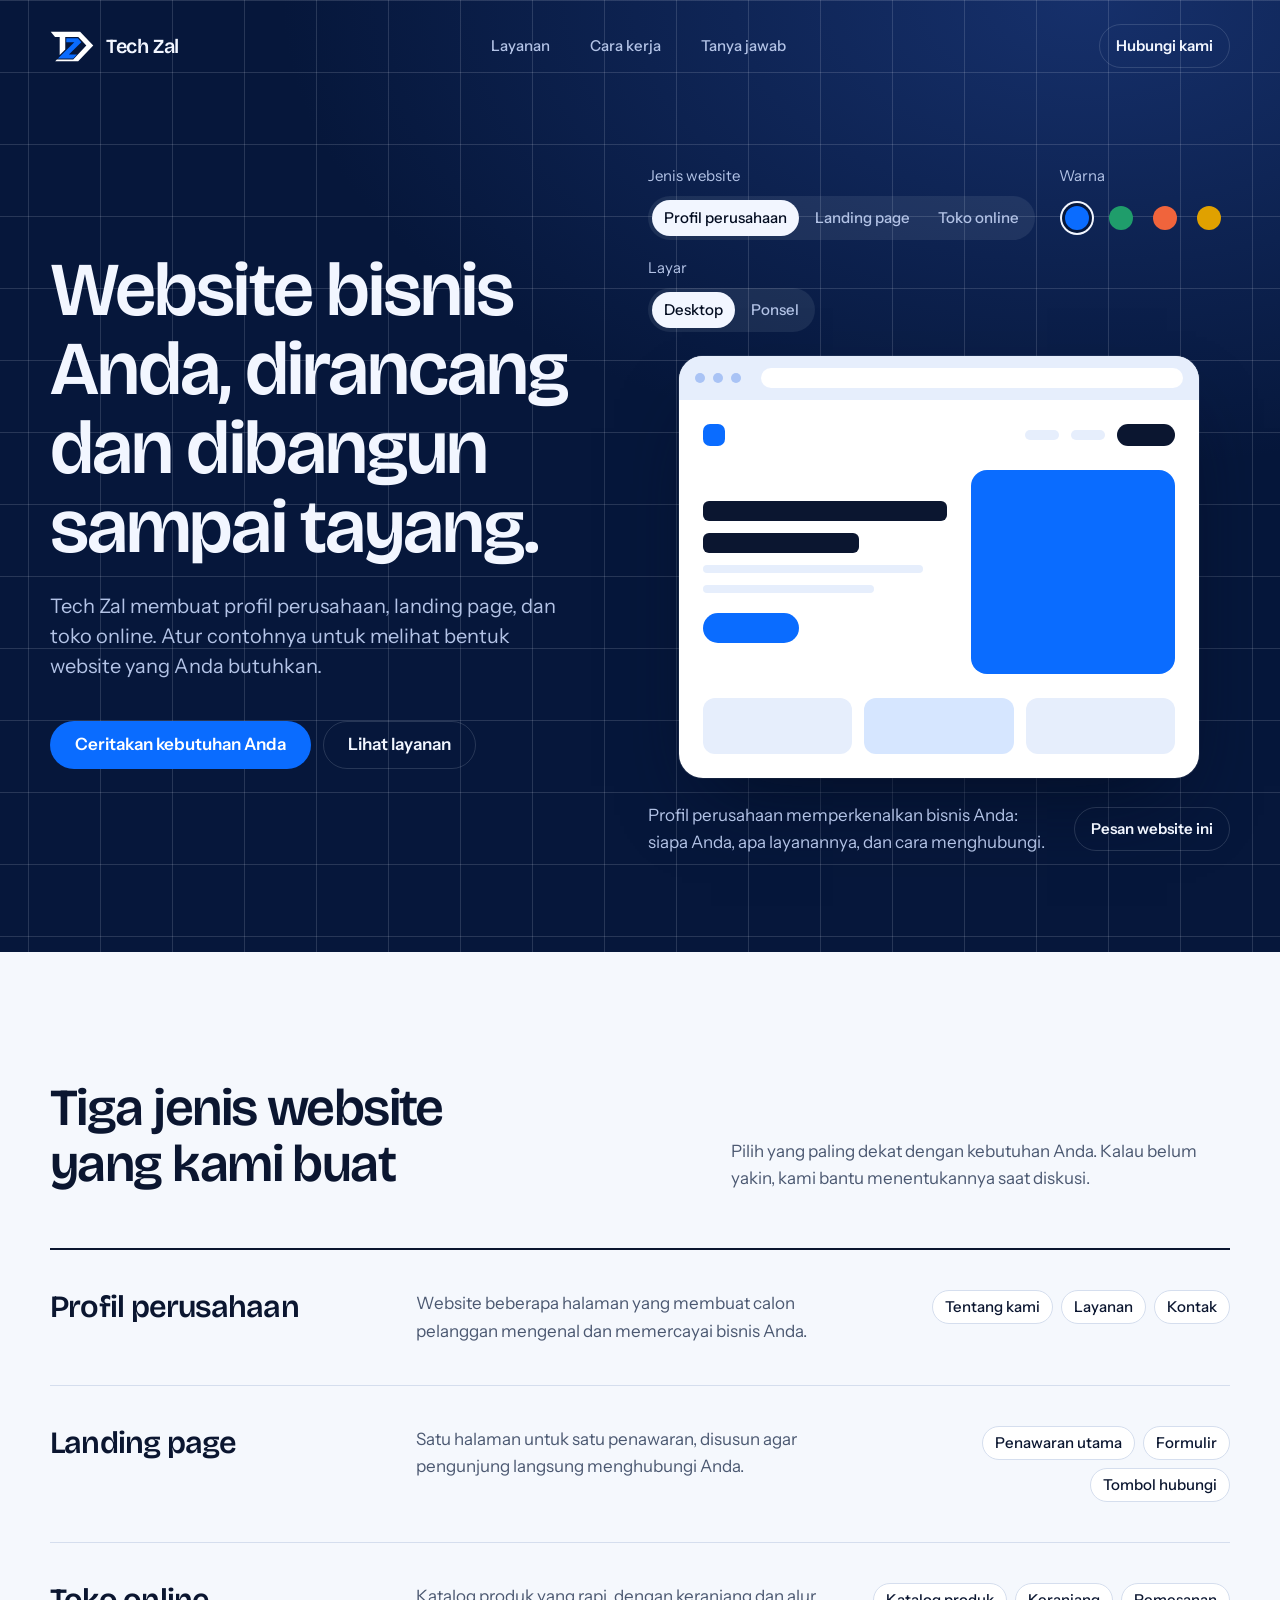
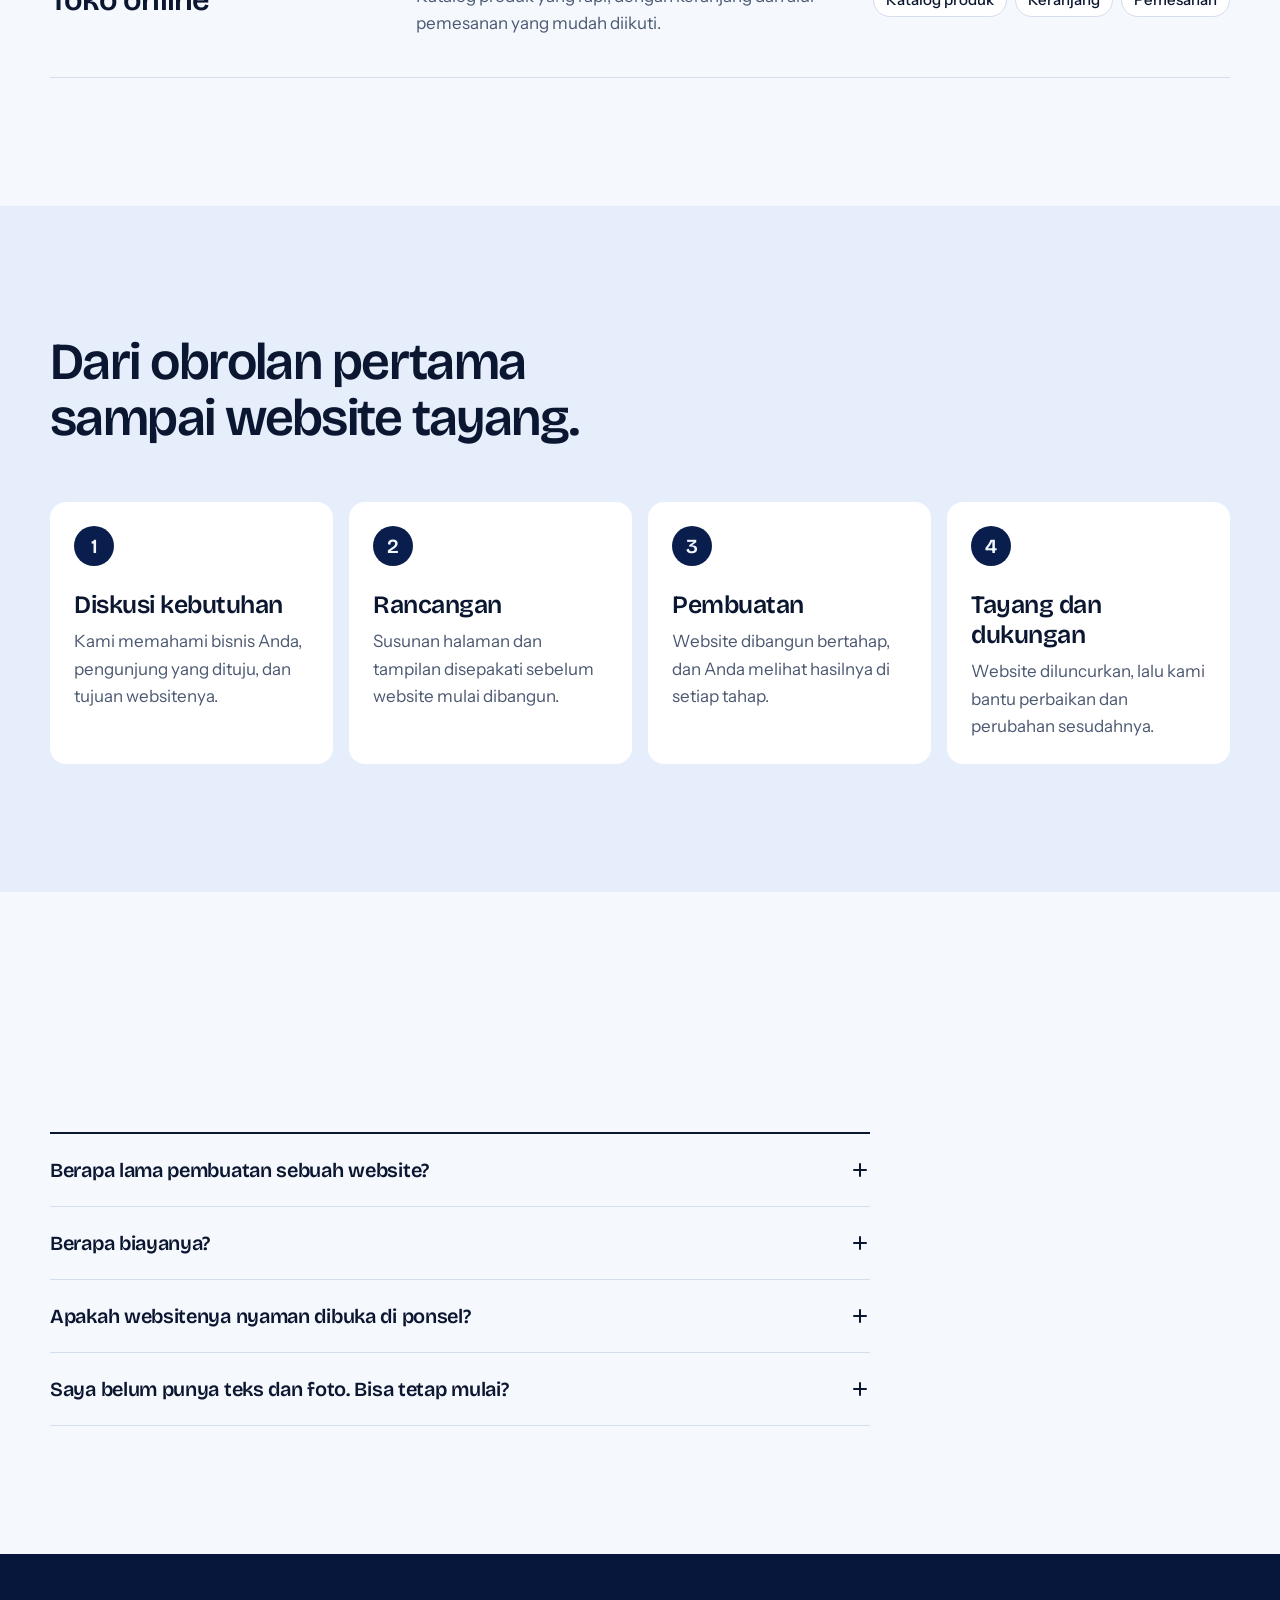
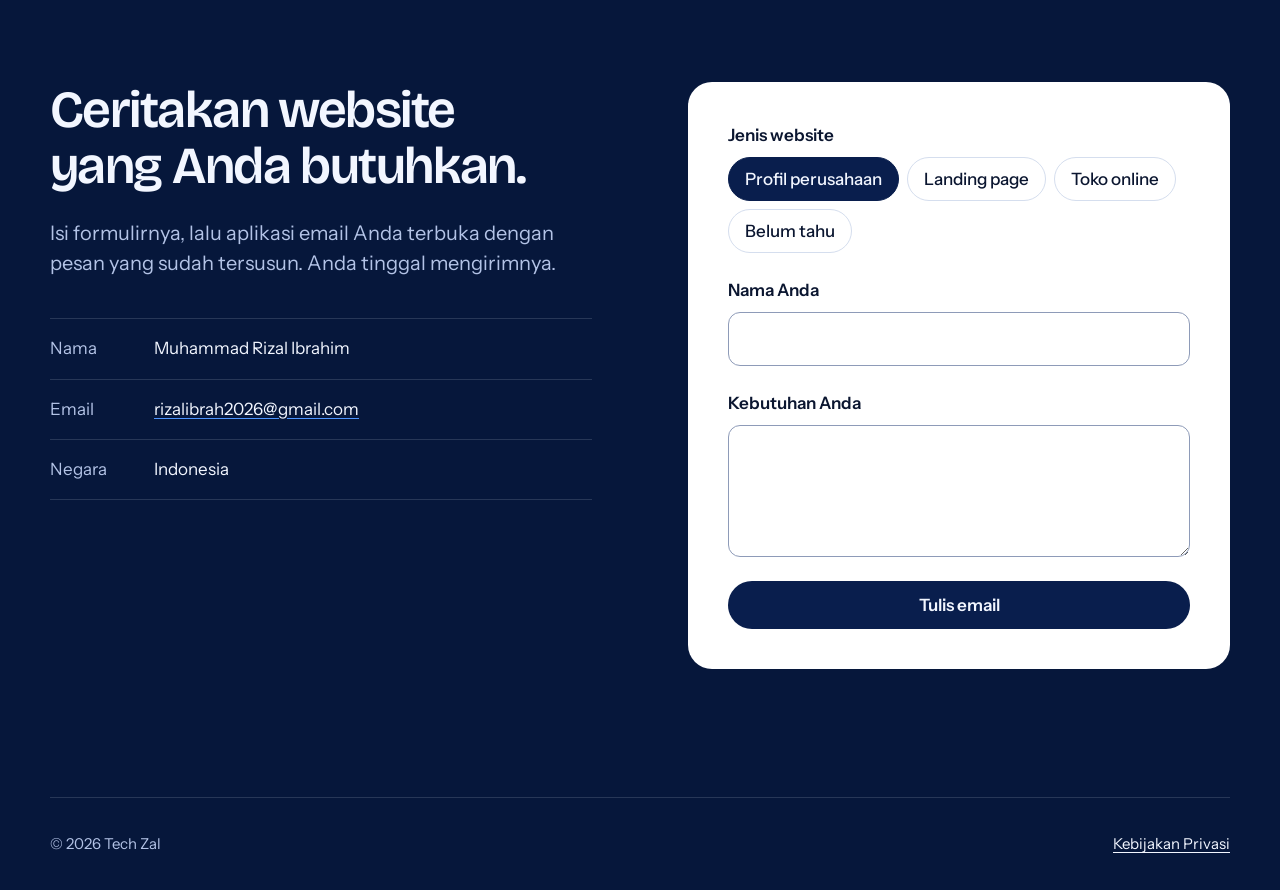
==== commit b184c43c: "Pasang logo Tech Zal dan samakan warna situs dengan logo - Logo di header digambar sebagai SVG di da" ====
--- a/index.html
+++ b/index.html
@@ -5,12 +5,1448 @@
   <meta name="viewport" content="width=device-width, initial-scale=1.0">
   <title>Tech Zal — Jasa pembuatan website</title>
   <meta name="description" content="Tech Zal membuat website untuk bisnis: profil perusahaan, landing page, dan toko online, dari rancangan sampai tayang.">
-  <meta name="theme-color" content="#131133">
+  <meta name="theme-color" content="#06173b">
+  <link rel="icon" type="image/svg+xml" href="data:image/svg+xml,%3Csvg xmlns=%22http://www.w3.org/2000/svg%22 viewBox=%2213 11.650 138 138%22%3E%3Cstyle%3E.t%7Bfill:%23091e4d%7D%40media%28prefers-color-scheme:dark%29%7B.t%7Bfill:%23fff%7D%7D%3C/style%3E%3Cpolygon class=%22t%22 points=%2215,33.8 107.5,33.8 149,77.8 101.5,127.5 29,127.5 34.5,121.8 85.8,121.8 127.2,77.8 101.8,50.7 60.7,50.7 60.7,90.3 43.2,107.2 43.2,50.7 28.5,50.7%22/%3E%3Cpolygon fill=%22%230a6cff%22 points=%2264,55 100.5,55 111.3,67 72.2,105.8 97.7,105.8 85.7,118.3 37.5,118.3 89.3,67.2 64,67.200%22/%3E%3C/svg%3E">
   <link rel="preconnect" href="https://fonts.googleapis.com">
   <link rel="preconnect" href="https://fonts.gstatic.com" crossorigin>
   <link href="https://fonts.googleapis.com/css2?family=Bricolage+Grotesque:opsz,wght@12..96,500..700&family=Instrument+Sans:wght@400;500;600&display=swap" rel="stylesheet">
-  <link rel="stylesheet" href="styles.css">
-  <script src="script.js" defer></script>
+  <style>
+/* Tech Zal
+   Token: biru tua dan biru terang dari logo Tech Zal,
+   spasi kelipatan 8, skala huruf 1.25. */
+
+:root {
+  /* warna */
+  --navy-200: #a9c3f5;
+  --navy-400: #7fa6f2;
+  --navy-500: #24407f;
+  --navy-600: #16306b;
+  --navy-700: #091e4d;
+  --navy-800: #06173b;
+  --navy-900: #030c20;
+  --blue-deep: #0858d6;
+  --blue: #0a6cff;
+  --blue-bright: #4d94ff;
+  --mist: #f5f8fd;
+  --sky: #e6eefc;
+  --white: #ffffff;
+  --ink: #0b1630;
+  --ink-muted: #4b5871;
+  --on-dark: #f2f6ff;
+  --on-dark-muted: #b3c3e6;
+  --rule: #d5deee;
+  --rule-dark: rgba(242, 246, 255, 0.14);
+
+  /* huruf */
+  --font-display: "Bricolage Grotesque", "Segoe UI", system-ui, sans-serif;
+  --font-body: "Instrument Sans", "Segoe UI", system-ui, sans-serif;
+  --text-sm: 0.9375rem;
+  --text-base: 1.0625rem;
+  --text-lg: 1.25rem;
+  --text-xl: 1.5625rem;
+  --text-2xl: 1.9375rem;
+  --text-3xl: 2.4375rem;
+
+  /* spasi */
+  --space-1: 4px;
+  --space-2: 8px;
+  --space-3: 12px;
+  --space-4: 16px;
+  --space-6: 24px;
+  --space-8: 40px;
+  --space-10: 56px;
+  --space-12: 72px;
+  --space-14: 96px;
+  --space-16: 128px;
+
+  --radius-sm: 4px;
+  --radius-md: 12px;
+  --radius-lg: 16px;
+  --radius-xl: 24px;
+  --duration: 200ms;
+  --shadow-window: 0 40px 80px -32px rgba(3, 12, 32, 0.8), 0 0 0 1px rgba(242, 246, 255, 0.08);
+}
+
+*,
+*::before,
+*::after {
+  box-sizing: border-box;
+}
+
+html {
+  scroll-behavior: smooth;
+  -webkit-text-size-adjust: 100%;
+}
+
+body {
+  margin: 0;
+  background: var(--mist);
+  color: var(--ink);
+  font-family: var(--font-body);
+  font-size: var(--text-base);
+  line-height: 1.6;
+  -webkit-font-smoothing: antialiased;
+}
+
+h1,
+h2,
+h3,
+p,
+ol,
+ul,
+dl,
+dd,
+figure {
+  margin: 0;
+}
+
+ol,
+ul {
+  padding: 0;
+  list-style: none;
+}
+
+a {
+  color: inherit;
+}
+
+:focus-visible {
+  outline: 2px solid var(--blue-bright);
+  outline-offset: 3px;
+  border-radius: var(--radius-sm);
+}
+
+.band :focus-visible {
+  outline-color: var(--blue-deep);
+}
+
+.band-dark :focus-visible {
+  outline-color: var(--blue-bright);
+}
+
+[id] {
+  scroll-margin-top: var(--space-6);
+}
+
+.container {
+  width: min(1180px, 100% - 48px);
+  margin-inline: auto;
+}
+
+.skip-link {
+  position: absolute;
+  left: var(--space-4);
+  top: -100px;
+  z-index: 50;
+  padding: var(--space-3) var(--space-4);
+  background: var(--white);
+  color: var(--ink);
+  border-radius: var(--radius-sm);
+}
+
+.skip-link:focus {
+  top: var(--space-4);
+}
+
+.visually-hidden {
+  position: absolute;
+  width: 1px;
+  height: 1px;
+  overflow: hidden;
+  clip-path: inset(50%);
+  white-space: nowrap;
+}
+
+/* ---------- Judul ---------- */
+
+.display {
+  font-family: var(--font-display);
+  font-weight: 600;
+  font-size: clamp(2.5rem, 1.1rem + 5.6vw, 4.75rem);
+  line-height: 1.04;
+  letter-spacing: -0.025em;
+  text-wrap: balance;
+}
+
+.title {
+  font-family: var(--font-display);
+  font-weight: 600;
+  font-size: clamp(1.9375rem, 1.3rem + 2.6vw, 3.25rem);
+  line-height: 1.08;
+  letter-spacing: -0.03em;
+  text-wrap: balance;
+}
+
+.lede {
+  font-size: var(--text-lg);
+  line-height: 1.5;
+  max-width: 32em;
+}
+
+.prose {
+  max-width: 60ch;
+  color: var(--ink-muted);
+}
+
+/* ---------- Tombol ---------- */
+
+.button {
+  display: inline-flex;
+  align-items: center;
+  justify-content: center;
+  min-height: 48px;
+  padding: 0 var(--space-6);
+  border: 1px solid transparent;
+  border-radius: 999px;
+  font-family: var(--font-body);
+  font-size: var(--text-base);
+  font-weight: 600;
+  text-decoration: none;
+  cursor: pointer;
+  transition: background-color var(--duration) ease-out, color var(--duration) ease-out,
+    border-color var(--duration) ease-out;
+}
+
+.button-blue {
+  background: var(--blue);
+  color: #ffffff;
+}
+
+.button-blue:hover {
+  background: #0058e0;
+}
+
+.button-ghost {
+  border-color: var(--rule-dark);
+  color: var(--on-dark);
+}
+
+.button-ghost:hover {
+  border-color: var(--on-dark);
+}
+
+.button-compact {
+  min-height: 44px;
+  padding: 0 var(--space-4);
+  font-size: var(--text-sm);
+}
+
+/* ---------- Kepala halaman ---------- */
+
+.masthead {
+  background-color: var(--navy-800);
+  background-image:
+    linear-gradient(var(--rule-dark) 1px, transparent 1px),
+    linear-gradient(90deg, var(--rule-dark) 1px, transparent 1px),
+    radial-gradient(90% 70% at 85% 0%, var(--navy-600), transparent 70%);
+  background-size: 72px 72px, 72px 72px, 100% 100%;
+  background-position: center top;
+  color: var(--on-dark);
+  overflow: hidden;
+}
+
+.nav {
+  display: flex;
+  align-items: center;
+  justify-content: space-between;
+  gap: var(--space-6);
+  padding-block: var(--space-6);
+}
+
+.brand {
+  display: inline-flex;
+  align-items: center;
+  gap: var(--space-3);
+  min-height: 44px;
+  font-family: var(--font-display);
+  font-size: var(--text-lg);
+  font-weight: 600;
+  letter-spacing: -0.02em;
+  text-decoration: none;
+  white-space: nowrap;
+}
+
+.brand svg {
+  flex: none;
+}
+
+.nav-links {
+  display: none;
+  gap: var(--space-8);
+  font-size: var(--text-sm);
+  font-weight: 500;
+}
+
+.nav-links a {
+  display: inline-flex;
+  align-items: center;
+  min-height: 44px;
+  color: var(--on-dark-muted);
+  text-decoration: none;
+  transition: color var(--duration) ease-out;
+}
+
+.nav-links a:hover {
+  color: var(--on-dark);
+}
+
+@media (min-width: 860px) {
+  .nav-links {
+    display: flex;
+  }
+}
+
+/* ---------- Hero ---------- */
+
+.hero {
+  display: grid;
+  gap: var(--space-10);
+  padding-block: var(--space-10) var(--space-12);
+}
+
+.hero-copy .lede {
+  margin-top: var(--space-6);
+  color: var(--on-dark-muted);
+}
+
+.hero-actions {
+  display: flex;
+  flex-wrap: wrap;
+  gap: var(--space-3);
+  margin-top: var(--space-8);
+}
+
+@media (min-width: 960px) {
+  .hero {
+    grid-template-columns: minmax(0, 0.95fr) minmax(0, 1.05fr);
+    align-items: center;
+    gap: var(--space-12);
+    padding-block: var(--space-12) var(--space-14);
+  }
+}
+
+/* Contoh website yang bisa diatur */
+
+.demo {
+  --accent: #0a6cff;
+  --accent-soft: #d6e6ff;
+  display: grid;
+  gap: var(--space-6);
+  min-width: 0;
+}
+
+.demo:has(#warna-hijau:checked) {
+  --accent: #1f9d6b;
+  --accent-soft: #cdeedd;
+}
+
+.demo:has(#warna-koral:checked) {
+  --accent: #f0643c;
+  --accent-soft: #fbd9cd;
+}
+
+.demo:has(#warna-emas:checked) {
+  --accent: #e0a100;
+  --accent-soft: #fbeabf;
+}
+
+.controls {
+  display: flex;
+  flex-wrap: wrap;
+  gap: var(--space-4) var(--space-6);
+}
+
+.control {
+  min-width: 0;
+  margin: 0;
+  padding: 0;
+  border: 0;
+}
+
+.control legend {
+  margin-bottom: var(--space-2);
+  padding: 0;
+  font-size: var(--text-sm);
+  color: var(--on-dark-muted);
+}
+
+.segmented {
+  display: inline-flex;
+  flex-wrap: wrap;
+  gap: var(--space-1);
+  padding: var(--space-1);
+  border-radius: 22px;
+  background: rgba(242, 246, 255, 0.08);
+}
+
+.segmented label,
+.swatches label {
+  position: relative;
+  cursor: pointer;
+}
+
+.segmented input,
+.swatches input,
+.chips input {
+  position: absolute;
+  inset: 0;
+  width: 100%;
+  height: 100%;
+  margin: 0;
+  opacity: 0;
+  cursor: pointer;
+}
+
+.segmented span {
+  display: inline-flex;
+  align-items: center;
+  min-height: 36px;
+  padding: 0 var(--space-3);
+  border-radius: 999px;
+  font-size: var(--text-sm);
+  font-weight: 500;
+  color: var(--on-dark-muted);
+  transition: background-color var(--duration) ease-out, color var(--duration) ease-out;
+}
+
+.segmented label:hover span {
+  color: var(--on-dark);
+}
+
+.segmented input:checked + span {
+  background: var(--on-dark);
+  color: var(--navy-900);
+}
+
+.segmented input:focus-visible + span,
+.swatches input:focus-visible + span {
+  outline: 2px solid var(--blue-bright);
+  outline-offset: 3px;
+}
+
+.swatches {
+  display: inline-flex;
+  gap: var(--space-2);
+  padding-block: var(--space-1);
+}
+
+.swatches label {
+  display: grid;
+  place-items: center;
+  width: 36px;
+  height: 36px;
+}
+
+.swatches span {
+  width: 24px;
+  height: 24px;
+  border-radius: 50%;
+  background: var(--swatch);
+  transition: box-shadow var(--duration) ease-out;
+}
+
+.swatches input:checked + span {
+  box-shadow: 0 0 0 3px var(--navy-800), 0 0 0 5px var(--on-dark);
+}
+
+.stage {
+  display: grid;
+  place-items: center;
+  min-height: 340px;
+}
+
+.window {
+  width: 100%;
+  max-width: 520px;
+  background: var(--white);
+  border-radius: var(--radius-xl);
+  box-shadow: var(--shadow-window);
+  overflow: hidden;
+  transition: max-width 320ms ease-out;
+}
+
+.demo:has(#layar-ponsel:checked) .window {
+  max-width: 248px;
+}
+
+.window-bar {
+  display: flex;
+  align-items: center;
+  gap: var(--space-2);
+  padding: var(--space-3) var(--space-4);
+  background: var(--sky);
+}
+
+.window-dot {
+  width: 10px;
+  height: 10px;
+  border-radius: 50%;
+  background: var(--navy-200);
+}
+
+.window-address {
+  flex: 1;
+  height: 20px;
+  margin-left: var(--space-3);
+  border-radius: 999px;
+  background: var(--white);
+}
+
+.window-body {
+  container-type: inline-size;
+  padding: var(--space-6);
+}
+
+.mock {
+  display: none;
+  gap: var(--space-6);
+}
+
+.mock-profil {
+  display: grid;
+}
+
+.demo:has(#jenis-landing:checked) .mock-profil,
+.demo:has(#jenis-toko:checked) .mock-profil {
+  display: none;
+}
+
+.demo:has(#jenis-landing:checked) .mock-landing,
+.demo:has(#jenis-toko:checked) .mock-toko {
+  display: grid;
+}
+
+.mock-row {
+  display: flex;
+  align-items: center;
+  gap: var(--space-3);
+}
+
+.mock-main {
+  display: grid;
+  grid-template-columns: 1.2fr 1fr;
+  gap: var(--space-6);
+  align-items: center;
+}
+
+.mock-stack {
+  display: grid;
+  gap: var(--space-3);
+  justify-items: start;
+}
+
+.mock-center {
+  display: grid;
+  gap: var(--space-3);
+  justify-items: center;
+  padding-block: var(--space-4);
+}
+
+.mock-tiles {
+  display: grid;
+  grid-template-columns: repeat(3, 1fr);
+  gap: var(--space-3);
+}
+
+.mock-product {
+  display: grid;
+  gap: var(--space-2);
+}
+
+@container (max-width: 240px) {
+  .mock-main {
+    grid-template-columns: 1fr;
+  }
+
+  .mock-tiles {
+    grid-template-columns: repeat(2, 1fr);
+  }
+
+  .piece-link {
+    display: none;
+  }
+}
+
+.piece {
+  display: block;
+  height: 10px;
+  border-radius: 999px;
+  background-color: var(--sky);
+  outline: 1.5px dashed transparent;
+  outline-offset: -1.5px;
+  animation: build 600ms ease-out backwards;
+  animation-delay: calc(120ms + var(--i, 0) * 110ms);
+  transition: background-color var(--duration) ease-out;
+}
+
+.piece-logo {
+  width: 22px;
+  height: 22px;
+  border-radius: 7px;
+  background-color: var(--accent);
+}
+
+.piece-link {
+  width: 34px;
+}
+
+.piece-push {
+  margin-left: auto;
+}
+
+.piece-chip {
+  width: 58px;
+  height: 22px;
+  background-color: var(--ink);
+}
+
+.piece-head {
+  width: 100%;
+  height: 20px;
+  border-radius: 6px;
+  background-color: var(--ink);
+}
+
+.piece-head-short {
+  width: 64%;
+}
+
+.piece-text {
+  width: 90%;
+  height: 8px;
+}
+
+.piece-text-short {
+  width: 70%;
+}
+
+.piece-cta {
+  width: 96px;
+  height: 30px;
+  margin-top: var(--space-2);
+  background-color: var(--accent);
+}
+
+.piece-art {
+  width: 100%;
+  height: auto;
+  aspect-ratio: 1 / 1;
+  border-radius: var(--radius-lg);
+  background-color: var(--accent);
+}
+
+.piece-tile {
+  height: 56px;
+  border-radius: var(--radius-md);
+}
+
+.piece-soft {
+  background-color: var(--accent-soft);
+}
+
+.piece-band {
+  height: 72px;
+  border-radius: var(--radius-md);
+  background-color: var(--accent-soft);
+}
+
+.piece-photo {
+  height: auto;
+  aspect-ratio: 4 / 3;
+  border-radius: var(--radius-md);
+  background-color: var(--accent-soft);
+}
+
+.piece-price {
+  width: 40%;
+  height: 8px;
+  background-color: var(--accent);
+}
+
+@keyframes build {
+  from {
+    background-color: transparent;
+    outline-color: var(--navy-400);
+  }
+}
+
+.demo-foot {
+  display: flex;
+  flex-wrap: wrap;
+  align-items: center;
+  justify-content: space-between;
+  gap: var(--space-4);
+}
+
+.demo-note {
+  display: none;
+  flex: 1 1 16rem;
+  max-width: 30em;
+  color: var(--on-dark-muted);
+}
+
+.demo-note-profil {
+  display: block;
+}
+
+.demo:has(#jenis-landing:checked) .demo-note-profil,
+.demo:has(#jenis-toko:checked) .demo-note-profil {
+  display: none;
+}
+
+.demo:has(#jenis-landing:checked) .demo-note-landing,
+.demo:has(#jenis-toko:checked) .demo-note-toko {
+  display: block;
+}
+
+/* ---------- Bagian ---------- */
+
+.band {
+  padding-block: var(--space-12);
+}
+
+.band-tint {
+  background: var(--sky);
+}
+
+.band-dark {
+  background: var(--navy-800);
+  color: var(--on-dark);
+}
+
+@media (min-width: 960px) {
+  .band {
+    padding-block: var(--space-16);
+  }
+}
+
+.band-head {
+  display: grid;
+  gap: var(--space-4);
+  margin-bottom: var(--space-10);
+}
+
+@media (min-width: 960px) {
+  .band-head {
+    grid-template-columns: minmax(0, 1.1fr) minmax(0, 0.9fr);
+    gap: var(--space-12);
+    align-items: end;
+  }
+}
+
+/* Layanan */
+
+.services {
+  border-top: 2px solid var(--ink);
+}
+
+.service {
+  display: grid;
+  gap: var(--space-4);
+  padding-block: var(--space-8);
+  border-bottom: 1px solid var(--rule);
+}
+
+.service h3 {
+  font-family: var(--font-display);
+  font-size: var(--text-2xl);
+  font-weight: 600;
+  line-height: 1.1;
+  letter-spacing: -0.025em;
+}
+
+.service p {
+  color: var(--ink-muted);
+}
+
+.tags {
+  display: flex;
+  flex-wrap: wrap;
+  gap: var(--space-2);
+}
+
+.tags li {
+  padding: var(--space-1) var(--space-3);
+  border: 1px solid var(--rule);
+  border-radius: 999px;
+  background: var(--white);
+  font-size: var(--text-sm);
+  font-weight: 500;
+}
+
+@media (min-width: 860px) {
+  .service {
+    grid-template-columns: minmax(0, 0.8fr) minmax(0, 1fr) minmax(0, 0.9fr);
+    gap: var(--space-8);
+    align-items: start;
+  }
+
+  .tags {
+    justify-content: flex-end;
+  }
+}
+
+/* Cara kerja */
+
+.steps {
+  display: grid;
+  gap: var(--space-4);
+  counter-reset: step;
+}
+
+.step {
+  padding: var(--space-6);
+  background: var(--white);
+  border-radius: var(--radius-lg);
+  counter-increment: step;
+}
+
+.step::before {
+  content: counter(step);
+  display: grid;
+  place-items: center;
+  width: 40px;
+  height: 40px;
+  border-radius: 50%;
+  background: var(--navy-700);
+  color: var(--on-dark);
+  font-family: var(--font-display);
+  font-size: var(--text-lg);
+  font-weight: 600;
+}
+
+.step h3 {
+  margin-top: var(--space-6);
+  font-family: var(--font-display);
+  font-size: var(--text-xl);
+  font-weight: 600;
+  line-height: 1.2;
+  letter-spacing: -0.02em;
+}
+
+.step p {
+  margin-top: var(--space-2);
+  color: var(--ink-muted);
+}
+
+@media (min-width: 640px) {
+  .steps {
+    grid-template-columns: repeat(2, minmax(0, 1fr));
+  }
+}
+
+@media (min-width: 1040px) {
+  .steps {
+    grid-template-columns: repeat(4, minmax(0, 1fr));
+  }
+}
+
+/* Tanya jawab */
+
+.faq {
+  max-width: 820px;
+  border-top: 2px solid var(--ink);
+}
+
+.faq details {
+  border-bottom: 1px solid var(--rule);
+}
+
+.faq summary {
+  display: flex;
+  align-items: center;
+  justify-content: space-between;
+  gap: var(--space-6);
+  min-height: 72px;
+  padding-block: var(--space-4);
+  font-family: var(--font-display);
+  font-size: var(--text-lg);
+  font-weight: 600;
+  line-height: 1.25;
+  letter-spacing: -0.015em;
+  list-style: none;
+  cursor: pointer;
+  transition: color var(--duration) ease-out;
+}
+
+.faq summary::-webkit-details-marker {
+  display: none;
+}
+
+.faq summary:hover {
+  color: var(--blue-deep);
+}
+
+.faq summary svg {
+  flex: none;
+  transition: transform var(--duration) ease-out;
+}
+
+.faq details[open] summary svg {
+  transform: rotate(45deg);
+}
+
+.faq details p {
+  max-width: 60ch;
+  padding-bottom: var(--space-6);
+  color: var(--ink-muted);
+}
+
+/* Kontak */
+
+.contact {
+  display: grid;
+  gap: var(--space-10);
+}
+
+.contact .lede {
+  margin-top: var(--space-6);
+  color: var(--on-dark-muted);
+}
+
+.contact-list {
+  margin-top: var(--space-8);
+  border-top: 1px solid var(--rule-dark);
+}
+
+.contact-row {
+  display: grid;
+  grid-template-columns: 5.5rem minmax(0, 1fr);
+  gap: var(--space-4);
+  padding-block: var(--space-4);
+  border-bottom: 1px solid var(--rule-dark);
+}
+
+.contact-row dt {
+  color: var(--on-dark-muted);
+}
+
+.contact-row dd {
+  overflow-wrap: anywhere;
+}
+
+.contact-row a {
+  text-decoration-color: var(--blue-bright);
+  text-underline-offset: 0.2em;
+  transition: color var(--duration) ease-out;
+}
+
+.contact-row a:hover {
+  color: var(--blue-bright);
+}
+
+@media (min-width: 960px) {
+  .contact {
+    grid-template-columns: minmax(0, 1fr) minmax(0, 1fr);
+    gap: var(--space-14);
+    align-items: start;
+  }
+}
+
+.brief {
+  display: grid;
+  gap: var(--space-6);
+  padding: var(--space-6);
+  background: var(--white);
+  color: var(--ink);
+  border-radius: var(--radius-xl);
+}
+
+.brief :focus-visible {
+  outline-color: var(--blue-deep);
+}
+
+.brief fieldset {
+  min-width: 0;
+  margin: 0;
+  padding: 0;
+  border: 0;
+}
+
+.brief legend,
+.field label {
+  display: block;
+  margin-bottom: var(--space-2);
+  padding: 0;
+  font-weight: 600;
+}
+
+.chips {
+  display: flex;
+  flex-wrap: wrap;
+  gap: var(--space-2);
+}
+
+.chips label {
+  position: relative;
+  cursor: pointer;
+}
+
+.chips span {
+  display: inline-flex;
+  align-items: center;
+  min-height: 44px;
+  padding: 0 var(--space-4);
+  border: 1px solid var(--rule);
+  border-radius: 999px;
+  font-weight: 500;
+  transition: background-color var(--duration) ease-out, color var(--duration) ease-out,
+    border-color var(--duration) ease-out;
+}
+
+.chips label:hover span {
+  border-color: var(--navy-700);
+}
+
+.chips input:checked + span {
+  background: var(--navy-700);
+  border-color: var(--navy-700);
+  color: var(--on-dark);
+}
+
+.chips input:focus-visible + span {
+  outline: 2px solid var(--blue-deep);
+  outline-offset: 3px;
+}
+
+.field input,
+.field textarea {
+  display: block;
+  width: 100%;
+  padding: var(--space-3) var(--space-4);
+  border: 1px solid #8e9bb8;
+  border-radius: var(--radius-md);
+  background: var(--white);
+  color: var(--ink);
+  font: inherit;
+  transition: border-color var(--duration) ease-out;
+}
+
+.field input {
+  min-height: 48px;
+}
+
+.field textarea {
+  min-height: 132px;
+  resize: vertical;
+}
+
+.field input:hover,
+.field textarea:hover {
+  border-color: var(--navy-700);
+}
+
+.field [aria-invalid="true"] {
+  border-color: #b3261e;
+}
+
+.field-error {
+  margin-top: var(--space-2);
+  font-size: var(--text-sm);
+  color: #b3261e;
+}
+
+.field-error:empty {
+  display: none;
+}
+
+.button-navy {
+  background: var(--navy-700);
+  color: var(--on-dark);
+}
+
+.button-navy:hover {
+  background: var(--navy-500);
+}
+
+.brief-status {
+  color: var(--ink-muted);
+}
+
+.brief-status:empty {
+  display: none;
+}
+
+@media (min-width: 640px) {
+  .brief {
+    padding: var(--space-8);
+  }
+}
+
+.text-link {
+  color: var(--blue-deep);
+  text-underline-offset: 0.2em;
+  transition: color var(--duration) ease-out;
+}
+
+.text-link:hover {
+  color: var(--navy-700);
+}
+
+/* ---------- Kaki halaman ---------- */
+
+.footer {
+  background: var(--navy-800);
+  color: var(--on-dark-muted);
+  font-size: var(--text-sm);
+}
+
+.footer-inner {
+  display: flex;
+  flex-wrap: wrap;
+  align-items: center;
+  justify-content: space-between;
+  gap: var(--space-2) var(--space-6);
+  padding-block: var(--space-6);
+  border-top: 1px solid var(--rule-dark);
+}
+
+.footer a {
+  display: inline-flex;
+  align-items: center;
+  min-height: 44px;
+  color: var(--on-dark);
+  text-underline-offset: 0.2em;
+  transition: color var(--duration) ease-out;
+}
+
+.footer a:hover {
+  color: var(--blue-bright);
+}
+
+/* ---------- Halaman kebijakan ---------- */
+
+.page-head {
+  padding-block: var(--space-10) var(--space-12);
+}
+
+.page-head .display {
+  font-size: clamp(2.4375rem, 1.4rem + 4vw, 3.8125rem);
+}
+
+.page-head p {
+  margin-top: var(--space-4);
+  color: var(--on-dark-muted);
+}
+
+.policy {
+  max-width: 68ch;
+  counter-reset: clause;
+}
+
+.policy h2 {
+  margin-top: var(--space-10);
+  padding-top: var(--space-6);
+  border-top: 1px solid var(--rule);
+  font-family: var(--font-display);
+  font-size: var(--text-xl);
+  font-weight: 600;
+  line-height: 1.2;
+  letter-spacing: -0.02em;
+  counter-increment: clause;
+}
+
+.policy h2::before {
+  content: counter(clause) ". ";
+  color: var(--blue-deep);
+}
+
+.policy h2:first-child {
+  margin-top: 0;
+  padding-top: 0;
+  border-top: 0;
+}
+
+.policy p {
+  margin-top: var(--space-3);
+  color: var(--ink-muted);
+}
+
+.policy .back {
+  margin-top: var(--space-10);
+}
+
+/* ---------- Animasi interaksi ---------- */
+
+:root {
+  --ease-out: cubic-bezier(0.22, 1, 0.36, 1);
+}
+
+/* Masuk halaman: teks hero lalu contoh website, berurutan */
+
+.hero-copy > *,
+.demo {
+  animation: rise 800ms var(--ease-out) backwards;
+}
+
+.hero-copy > :nth-child(2) { animation-delay: 90ms; }
+.hero-copy > :nth-child(3) { animation-delay: 180ms; }
+.demo { animation-delay: 260ms; }
+
+@keyframes rise {
+  from {
+    opacity: 0;
+    transform: translateY(18px);
+  }
+}
+
+/* Muncul saat digulir (kelas dipasang oleh skrip di akhir halaman) */
+
+.reveal.reveal {
+  opacity: 0;
+  transform: translateY(20px);
+  transition: opacity 700ms var(--ease-out), transform 700ms var(--ease-out);
+  transition-delay: calc(var(--order, 0) * 80ms);
+}
+
+.reveal.reveal.is-visible {
+  opacity: 1;
+  transform: none;
+}
+
+/* Tombol dan pilihan: terangkat saat disorot, menekan saat diklik */
+
+.button {
+  transition: background-color var(--duration) ease-out, color var(--duration) ease-out,
+    border-color var(--duration) ease-out, transform var(--duration) var(--ease-out),
+    box-shadow var(--duration) ease-out;
+}
+
+.button:hover {
+  transform: translateY(-2px);
+}
+
+.button-blue:hover {
+  box-shadow: 0 10px 26px -8px rgba(10, 108, 255, 0.75);
+}
+
+.button-navy:hover {
+  box-shadow: 0 10px 24px -12px rgba(9, 30, 77, 0.7);
+}
+
+.button:active {
+  transform: translateY(0) scale(0.97);
+  transition-duration: 80ms;
+}
+
+.segmented span,
+.chips span {
+  transition: background-color 260ms var(--ease-out), color 260ms var(--ease-out),
+    border-color 260ms var(--ease-out), transform var(--duration) var(--ease-out);
+}
+
+.segmented label:active span,
+.chips label:active span {
+  transform: scale(0.95);
+}
+
+.swatches span {
+  transition: box-shadow 260ms var(--ease-out), transform var(--duration) var(--ease-out);
+}
+
+.swatches label:hover span {
+  transform: scale(1.15);
+}
+
+.swatches label:active span {
+  transform: scale(0.92);
+}
+
+/* Navigasi: garis bawah tumbuh dari kiri */
+
+.nav-links a {
+  position: relative;
+}
+
+.nav-links a::after {
+  content: "";
+  position: absolute;
+  left: 0;
+  right: 0;
+  bottom: 8px;
+  height: 1.5px;
+  background: var(--blue-bright);
+  transform: scaleX(0);
+  transform-origin: left;
+  transition: transform 320ms var(--ease-out);
+}
+
+.nav-links a:hover::after,
+.nav-links a:focus-visible::after {
+  transform: scaleX(1);
+}
+
+/* Contoh website: jendela dan keterangan berganti dengan halus */
+
+.window {
+  transition: max-width 520ms var(--ease-out), border-radius 520ms var(--ease-out);
+}
+
+.demo:has(#layar-ponsel:checked) .window {
+  border-radius: 30px;
+}
+
+.piece {
+  transition: background-color 420ms var(--ease-out);
+}
+
+.demo-note {
+  animation: note-in 420ms var(--ease-out);
+}
+
+@keyframes note-in {
+  from {
+    opacity: 0;
+    transform: translateY(6px);
+  }
+}
+
+/* Baris layanan dan kartu langkah */
+
+.service h3 {
+  transition: transform 320ms var(--ease-out), color 320ms var(--ease-out);
+}
+
+.service:hover h3 {
+  color: var(--blue-deep);
+  transform: translateX(6px);
+}
+
+.tags li {
+  transition: border-color 320ms var(--ease-out), background-color 320ms var(--ease-out);
+}
+
+.service:hover .tags li {
+  border-color: var(--navy-200);
+  background: var(--sky);
+}
+
+.step {
+  transition: transform 320ms var(--ease-out), box-shadow 320ms var(--ease-out);
+}
+
+.step:hover {
+  transform: translateY(-4px);
+  box-shadow: 0 18px 32px -22px rgba(9, 30, 77, 0.55);
+}
+
+/* Tanya jawab: membuka dan menutup dengan tinggi yang bergerak */
+
+@supports (interpolate-size: allow-keywords) {
+  .faq {
+    interpolate-size: allow-keywords;
+  }
+
+  .faq details::details-content {
+    block-size: 0;
+    overflow: clip;
+    transition: block-size 380ms var(--ease-out), content-visibility 380ms allow-discrete;
+  }
+
+  .faq details[open]::details-content {
+    block-size: auto;
+  }
+}
+
+.faq details[open] p {
+  animation: answer-in 380ms var(--ease-out);
+}
+
+@keyframes answer-in {
+  from {
+    opacity: 0;
+    transform: translateY(-6px);
+  }
+}
+
+.faq summary svg {
+  transition: transform 320ms var(--ease-out);
+}
+
+/* Formulir: fokus, pesan kesalahan, dan status */
+
+.field input,
+.field textarea {
+  transition: border-color var(--duration) ease-out, box-shadow 260ms var(--ease-out);
+}
+
+.field input:focus,
+.field textarea:focus {
+  outline: none;
+  border-color: var(--blue-deep);
+  box-shadow: 0 0 0 4px rgba(10, 108, 255, 0.22);
+}
+
+.field [aria-invalid="true"]:focus {
+  border-color: #b3261e;
+  box-shadow: 0 0 0 4px rgba(179, 38, 30, 0.18);
+}
+
+.field-error:not(:empty),
+.brief-status:not(:empty) {
+  animation: answer-in 280ms var(--ease-out);
+}
+
+.field [aria-invalid="true"] {
+  animation: nudge 320ms ease-out;
+}
+
+@keyframes nudge {
+  30% { transform: translateX(-5px); }
+  60% { transform: translateX(4px); }
+}
+
+/* ---------- Gerak ---------- */
+
+@media (prefers-reduced-motion: reduce) {
+  html {
+    scroll-behavior: auto;
+  }
+
+  *,
+  *::before,
+  *::after {
+    animation: none !important;
+    transition: none !important;
+  }
+
+  .reveal.reveal {
+    opacity: 1;
+    transform: none;
+  }
+
+  .button:hover,
+  .step:hover,
+  .service:hover h3,
+  .swatches label:hover span {
+    transform: none;
+  }
+
+  .piece {
+    animation: none;
+    transition: none;
+  }
+
+  .window,
+  .segmented span,
+  .swatches span,
+  .chips span,
+  .faq summary,
+  .faq summary svg,
+  .field input,
+  .field textarea {
+    transition: none;
+  }
+
+  .button,
+  .nav-links a,
+  .text-link,
+  .contact-row a,
+  .footer a {
+    transition: none;
+  }
+}
+  </style>
 </head>
 <body>
   <a class="skip-link" href="#konten">Langsung ke konten</a>
@@ -19,9 +1455,9 @@
     <div class="container">
       <nav class="nav" aria-label="Navigasi utama">
         <a class="brand" href="index.html" aria-label="Tech Zal, beranda">
-          <svg width="32" height="32" viewBox="0 0 32 32" aria-hidden="true">
-            <rect width="32" height="32" rx="9" fill="#ffc857"/>
-            <path d="M10 10.500h12L10 21.500h12" fill="none" stroke="#131133" stroke-width="2.6" stroke-linecap="round" stroke-linejoin="round"/>
+          <svg class="brand-mark" width="44" height="31" viewBox="13 31.8 138 97.7" aria-hidden="true">
+            <polygon fill="#ffffff" points="15,33.8 107.5,33.8 149,77.8 101.5,127.5 29,127.5 34.5,121.8 85.8,121.8 127.2,77.8 101.8,50.7 60.7,50.7 60.7,90.3 43.2,107.2 43.2,50.7 28.5,50.7"/>
+            <polygon fill="#0a6cff" points="64,55 100.5,55 111.3,67 72.2,105.8 97.7,105.8 85.7,118.3 37.5,118.3 89.3,67.2 64,67.200"/>
           </svg>
           <span>Tech Zal</span>
         </a>
@@ -41,7 +1477,7 @@
             Atur contohnya untuk melihat bentuk website yang Anda butuhkan.
           </p>
           <div class="hero-actions">
-            <a class="button button-gold" href="#kontak">Ceritakan kebutuhan Anda</a>
+            <a class="button button-blue" href="#kontak">Ceritakan kebutuhan Anda</a>
             <a class="button button-ghost" href="#layanan">Lihat layanan</a>
           </div>
         </div>
@@ -59,7 +1495,7 @@
             <fieldset class="control">
               <legend>Warna</legend>
               <div class="swatches">
-                <label><input type="radio" name="demo-warna" id="warna-indigo" aria-label="Indigo" checked><span style="--swatch:#5750e6"></span></label>
+                <label><input type="radio" name="demo-warna" id="warna-biru" aria-label="Biru" checked><span style="--swatch:#0a6cff"></span></label>
                 <label><input type="radio" name="demo-warna" id="warna-hijau" aria-label="Hijau"><span style="--swatch:#1f9d6b"></span></label>
                 <label><input type="radio" name="demo-warna" id="warna-koral" aria-label="Koral"><span style="--swatch:#f0643c"></span></label>
                 <label><input type="radio" name="demo-warna" id="warna-emas" aria-label="Emas"><span style="--swatch:#e0a100"></span></label>
@@ -307,7 +1743,7 @@
             <textarea id="brief-pesan" name="pesan" required aria-describedby="brief-pesan-error" data-empty="Tulis sedikit tentang website yang Anda butuhkan."></textarea>
             <p class="field-error" id="brief-pesan-error"></p>
           </div>
-          <button class="button button-indigo" type="submit">Tulis email</button>
+          <button class="button button-navy" type="submit">Tulis email</button>
           <p class="brief-status" role="status" data-status></p>
         </form>
       </div>
@@ -320,5 +1756,101 @@
       <a href="privacy.html">Kebijakan Privasi</a>
     </div>
   </footer>
+  <script>
+// Muncul saat digulir: hanya untuk bagian yang belum terlihat ketika halaman dibuka.
+(() => {
+  const still = window.matchMedia("(prefers-reduced-motion: reduce)").matches;
+  if (still || !("IntersectionObserver" in window)) return;
+
+  const groups = [".band-head", ".service", ".step", ".faq details", ".contact > *"];
+  const watcher = new IntersectionObserver(
+    (entries) => {
+      entries.forEach((entry) => {
+        if (!entry.isIntersecting) return;
+        entry.target.classList.add("is-visible");
+        watcher.unobserve(entry.target);
+      });
+    },
+    { rootMargin: "0px 0px -10% 0px" }
+  );
+
+  groups.forEach((selector) => {
+    document.querySelectorAll(selector).forEach((el) => {
+      if (el.getBoundingClientRect().top < window.innerHeight) return;
+      const order = [...el.parentElement.children].indexOf(el);
+      el.style.setProperty("--order", Math.min(order, 4));
+      el.classList.add("reveal");
+      // Setelah selesai muncul, lepas kelasnya agar animasi sorot milik elemen berlaku lagi.
+      const settle = (event) => {
+        if (event.target !== el || !el.classList.contains("is-visible")) return;
+        el.classList.remove("reveal", "is-visible");
+        el.style.removeProperty("--order");
+        el.removeEventListener("transitionend", settle);
+      };
+      el.addEventListener("transitionend", settle);
+      watcher.observe(el);
+    });
+  });
+})();
+
+(() => {
+  const form = document.querySelector("[data-brief]");
+  if (!form) return;
+
+  // "Pesan website ini": bawa jenis yang dipilih di contoh ke formulir.
+  const carry = document.querySelector("[data-carry]");
+  if (carry) {
+    carry.addEventListener("click", () => {
+      const picked = document.querySelector('input[name="demo-jenis"]:checked');
+      if (!picked) return;
+      const match = [...form.elements.jenis].find((radio) => radio.value === picked.value);
+      if (match) match.checked = true;
+    });
+  }
+
+  const fields = [form.elements.nama, form.elements.pesan];
+  const status = form.querySelector("[data-status]");
+
+  const setError = (field, message) => {
+    const error = document.getElementById(`${field.id}-error`);
+    error.textContent = message;
+    if (message) field.setAttribute("aria-invalid", "true");
+    else field.removeAttribute("aria-invalid");
+  };
+
+  const check = (field) => {
+    const empty = field.value.trim() === "";
+    setError(field, empty ? field.dataset.empty : "");
+    return !empty;
+  };
+
+  fields.forEach((field) => {
+    field.addEventListener("input", () => {
+      if (field.hasAttribute("aria-invalid")) check(field);
+    });
+  });
+
+  form.addEventListener("submit", (event) => {
+    event.preventDefault();
+    status.textContent = "";
+
+    const invalid = fields.filter((field) => !check(field));
+    if (invalid.length) {
+      invalid[0].focus();
+      return;
+    }
+
+    const to = form.dataset.to;
+    const jenis = form.elements.jenis.value;
+    const nama = form.elements.nama.value.trim();
+    const pesan = form.elements.pesan.value.trim();
+    const subject = `Permintaan website: ${jenis}`;
+    const body = `Halo Tech Zal,\n\nNama: ${nama}\nJenis website: ${jenis}\n\n${pesan}\n`;
+
+    window.location.href = `mailto:${to}?subject=${encodeURIComponent(subject)}&body=${encodeURIComponent(body)}`;
+    status.textContent = `Aplikasi email Anda sedang dibuka. Kalau tidak terbuka, kirim pesan Anda ke ${to}.`;
+  });
+})();
+  </script>
 </body>
 </html>
